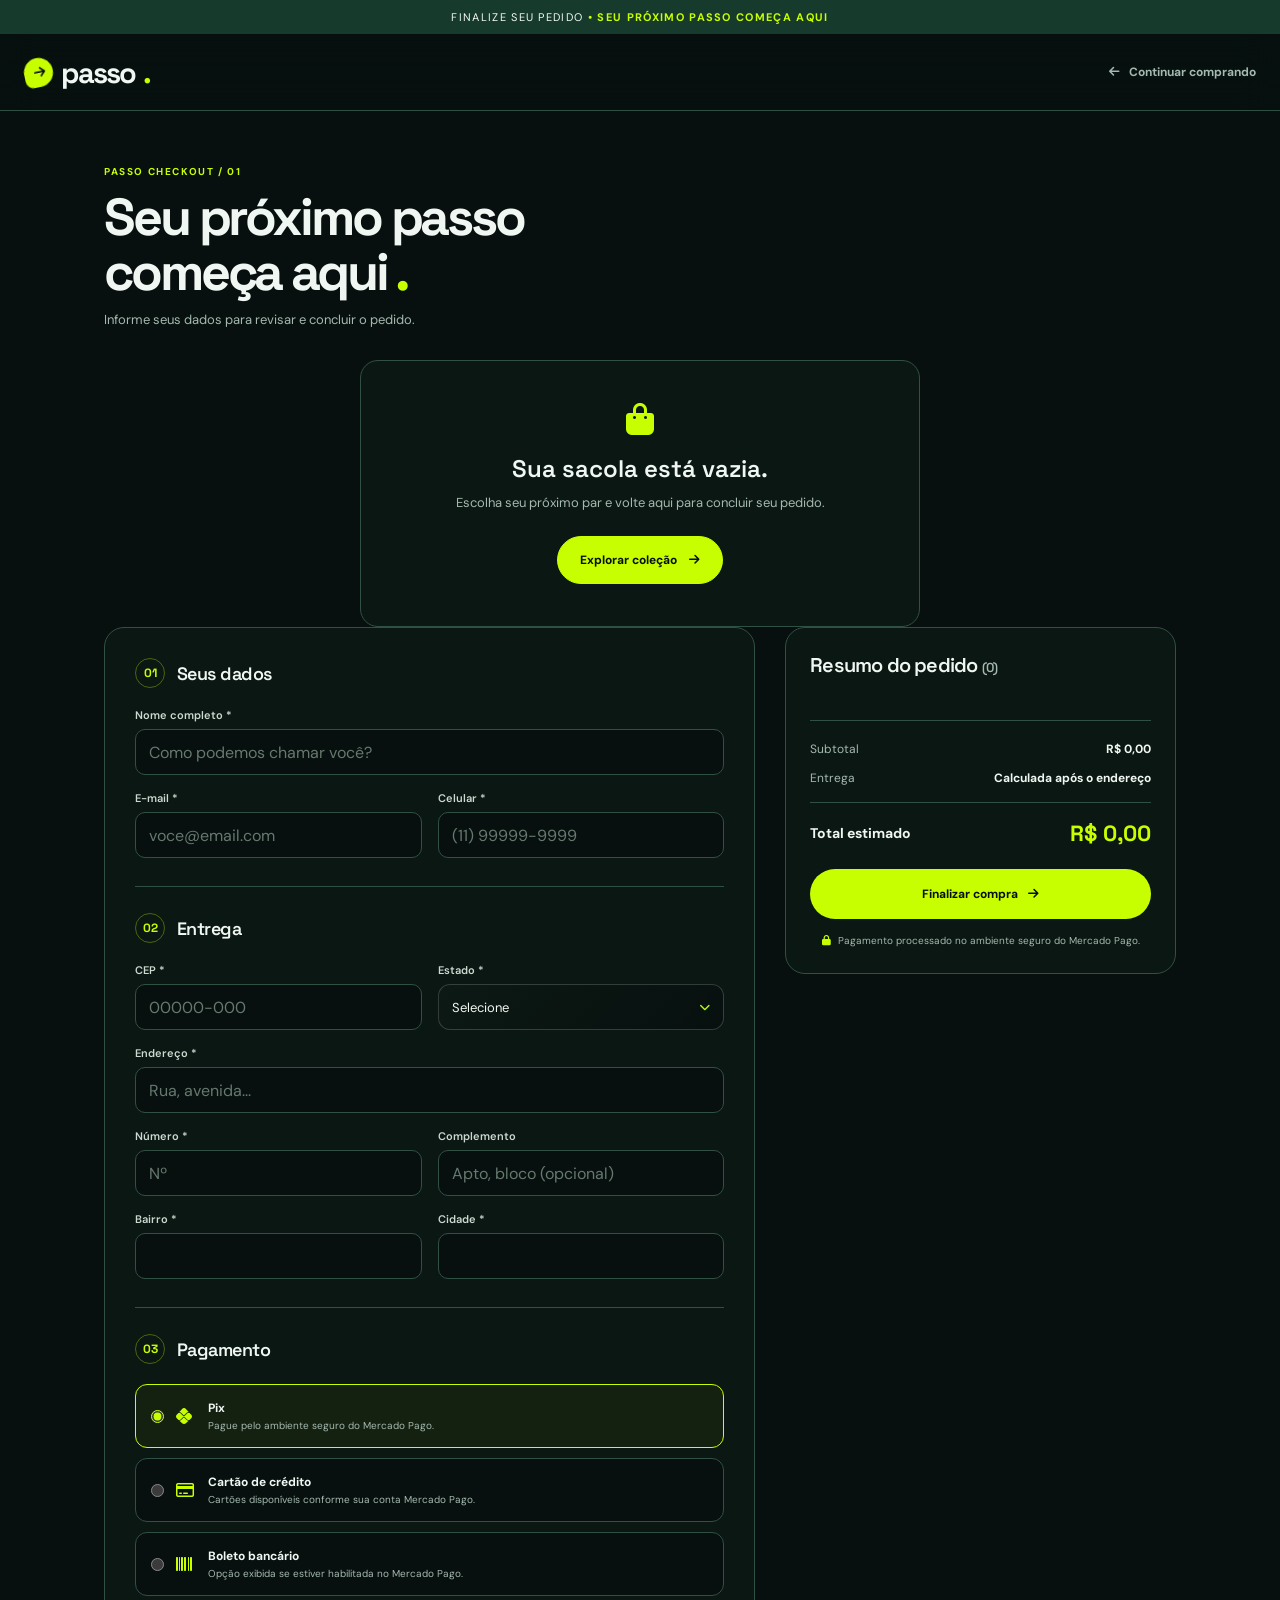
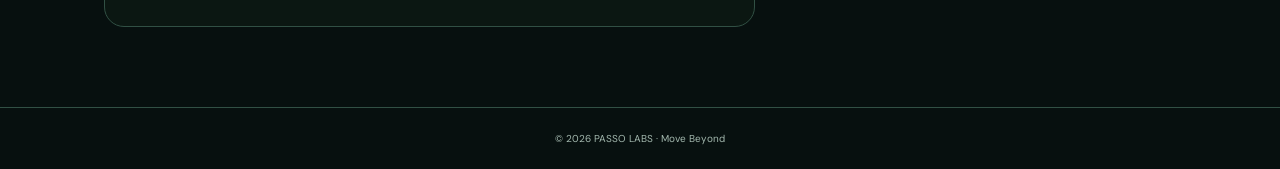
==== checkout.html @ 9be91065 "Projeto Passo" ====
<!DOCTYPE html>

<html lang="pt-BR">
<head>
<meta charset="utf-8"/>
<meta content="width=device-width, initial-scale=1.0" name="viewport"/>
<meta content="#07100f" name="theme-color"/>
<meta content="Finalize seu pedido na Passo com praticidade e segurança." name="description"/>
<title>
   Checkout — PASSO LABS
  </title>
<link href="https://fonts.googleapis.com" rel="preconnect"/>
<link crossorigin="" href="https://fonts.gstatic.com" rel="preconnect"/>
<link href="https://fonts.googleapis.com/css2?family=DM+Sans:wght@400;500;600;700&amp;family=Space+Grotesk:wght@400;500;600;700&amp;display=swap" rel="stylesheet"/>
<!-- Dependência visual: biblioteca Font Awesome -->
<link href="https://cdnjs.cloudflare.com/ajax/libs/font-awesome/6.7.2/css/all.min.css" rel="stylesheet"/>
<!-- Estilos globais da loja e componentes compartilhados -->
<link href="assets/css/style.css" rel="stylesheet"/>
</head>
<body class="checkout-page">
<div class="announcement">
   FINALIZE SEU PEDIDO
   <strong>
    • SEU PRÓXIMO PASSO COMEÇA AQUI
   </strong>
</div>
<!-- ===== CABEÇALHO: .header ===== -->
<header class="checkout-header header">
<div class="container nav">
<a aria-label="Passo, página inicial" class="logo" href="home.html">
<span class="logo-mark">
<i class="fa-arrow-right fa-solid">
</i>
</span>
     passo
     <span style="color: #8b9b76">
      .
     </span>
</a>
<a class="checkout-back" href="home.html">
<i class="fa-arrow-left fa-solid">
</i>
     Continuar comprando
    </a>
</div>
</header>
<!-- ===== CONTEÚDO PRINCIPAL: .checkout-main ===== -->
<main class="checkout-main">
<div class="checkout-intro">
<div class="checkout-eyebrow">
     PASSO CHECKOUT / 01
    </div>
<h1>
     Seu próximo passo
     <br/>
     começa aqui
     <span style="color: var(--lime)">
      .
     </span>
</h1>
<p>
     Informe seus dados para revisar e concluir o pedido.
    </p>
</div>
<div class="checkout-empty" hidden="" id="checkoutEmpty">
<i class="fa-bag-shopping fa-solid">
</i>
<h2>
     Sua sacola está vazia.
    </h2>
<p>
     Escolha seu próximo par e volte aqui para concluir seu pedido.
    </p>
<a class="btn btn-dark" href="home.html#colecao">
     Explorar coleção
     <i class="fa-arrow-right fa-solid">
</i>
</a>
</div>
<div class="checkout-layout" id="checkoutLayout">
<form class="checkout-form" id="checkoutForm">
<div aria-live="polite" class="checkout-notice" id="checkoutNotice" role="status">
</div>
<!-- ===== SEÇÃO: .checkout-section ===== -->
<section class="checkout-section">
<div class="checkout-section-title">
<span>
        01
       </span>
<h2>
        Seus dados
       </h2>
</div>
<div class="checkout-fields">
<div class="checkout-field full">
<label for="customerName">
         Nome completo *
        </label>
<input autocomplete="name" id="customerName" minlength="3" name="name" placeholder="Como podemos chamar você?" required=""/>
</div>
<div class="checkout-field">
<label for="customerEmail">
         E-mail *
        </label>
<input autocomplete="email" id="customerEmail" name="email" placeholder="voce@email.com" required="" type="email"/>
</div>
<div class="checkout-field">
<label for="customerPhone">
         Celular *
        </label>
<input autocomplete="tel" id="customerPhone" inputmode="tel" minlength="10" name="phone" placeholder="(11) 99999-9999" required="" type="tel"/>
</div>
</div>
</section>
<!-- ===== SEÇÃO: .checkout-section ===== -->
<section class="checkout-section">
<div class="checkout-section-title">
<span>
        02
       </span>
<h2>
        Entrega
       </h2>
</div>
<div class="checkout-fields">
<div class="checkout-field">
<label for="customerCep">
         CEP *
        </label>
<input autocomplete="postal-code" id="customerCep" inputmode="numeric" maxlength="9" minlength="8" name="cep" placeholder="00000-000" required=""/>
</div>
<div class="checkout-field">
<label for="customerState">
         Estado *
        </label>
<select autocomplete="address-level1" id="customerState" name="state" required="">
<option value="">
          Selecione
         </option>
<option>
          AC
         </option>
<option>
          AL
         </option>
<option>
          AP
         </option>
<option>
          AM
         </option>
<option>
          BA
         </option>
<option>
          CE
         </option>
<option>
          DF
         </option>
<option>
          ES
         </option>
<option>
          GO
         </option>
<option>
          MA
         </option>
<option>
          MT
         </option>
<option>
          MS
         </option>
<option>
          MG
         </option>
<option>
          PA
         </option>
<option>
          PB
         </option>
<option>
          PR
         </option>
<option>
          PE
         </option>
<option>
          PI
         </option>
<option>
          RJ
         </option>
<option>
          RN
         </option>
<option>
          RS
         </option>
<option>
          RO
         </option>
<option>
          RR
         </option>
<option>
          SC
         </option>
<option>
          SP
         </option>
<option>
          SE
         </option>
<option>
          TO
         </option>
</select>
</div>
<div class="checkout-field full">
<label for="customerAddress">
         Endereço *
        </label>
<input autocomplete="street-address" id="customerAddress" name="address" placeholder="Rua, avenida..." required=""/>
</div>
<div class="checkout-field">
<label for="customerNumber">
         Número *
        </label>
<input autocomplete="address-line2" id="customerNumber" name="number" placeholder="Nº" required=""/>
</div>
<div class="checkout-field">
<label for="customerComplement">
         Complemento
        </label>
<input id="customerComplement" name="complement" placeholder="Apto, bloco (opcional)"/>
</div>
<div class="checkout-field">
<label for="customerNeighborhood">
         Bairro *
        </label>
<input autocomplete="address-level3" id="customerNeighborhood" name="neighborhood" required=""/>
</div>
<div class="checkout-field">
<label for="customerCity">
         Cidade *
        </label>
<input autocomplete="address-level2" id="customerCity" name="city" required=""/>
</div>
</div>
</section>
<!-- ===== SEÇÃO: .checkout-section ===== -->
<section class="checkout-section">
<div class="checkout-section-title">
<span>
        03
       </span>
<h2>
        Pagamento
       </h2>
</div>
<div class="payment-options">
<label class="payment-option">
<input checked="" name="payment" type="radio" value="pix"/>
<i class="fa-brands fa-pix">
</i>
<span>
<strong>
          Pix
         </strong>
<small>
          Pague pelo ambiente seguro do Mercado Pago.
         </small>
</span>
</label>
<label class="payment-option">
<input name="payment" type="radio" value="card"/>
<i class="fa-credit-card fa-regular">
</i>
<span>
<strong>
          Cartão de crédito
         </strong>
<small>
          Cartões disponíveis conforme sua conta Mercado Pago.
         </small>
</span>
</label>
<label class="payment-option">
<input name="payment" type="radio" value="boleto"/>
<i class="fa-barcode fa-solid">
</i>
<span>
<strong>
          Boleto bancário
         </strong>
<small>
          Opção exibida se estiver habilitada no Mercado Pago.
         </small>
</span>
</label>
</div>
</section>
</form>
<!-- ===== BARRA LATERAL: .checkout-summary ===== -->
<aside aria-label="Resumo do pedido" class="checkout-summary">
<h2>
      Resumo do pedido
      <span id="checkoutItemCount" style="color: var(--muted); font-size: 13px">
       (0)
      </span>
</h2>
<div class="checkout-products" id="checkoutProducts">
</div>
<div class="checkout-totals">
<div class="checkout-total-row">
<span>
        Subtotal
       </span>
<strong id="checkoutSubtotal">
        R$ 0,00
       </strong>
</div>
<div class="checkout-total-row">
<span>
        Entrega
       </span>
<strong id="checkoutShipping">
        Calculada após o endereço
       </strong>
</div>
<div class="checkout-total-row grand-total">
<span>
        Total estimado
       </span>
<strong id="checkoutTotal">
        R$ 0,00
       </strong>
</div>
</div>
<button class="checkout-submit" form="checkoutForm" type="submit">
      Finalizar compra
      <i class="fa-arrow-right fa-solid">
</i>
</button>
<p class="checkout-secure">
<i class="fa-lock fa-solid">
</i>
      Pagamento processado no ambiente seguro do Mercado Pago.
     </p>
</aside>
</div>
</main>
<!-- ===== RODAPÉ: .checkout-footer ===== -->
<footer class="checkout-footer">
   ©
   <span id="checkoutYear">
</span>
   PASSO LABS · Move Beyond
  </footer>
<!-- Script: Componente de select personalizado -->
<script defer="" src="assets/js/custom-select.js">
</script>
<!-- Script: Lógica de validação e envio do checkout -->
<script defer="" src="assets/js/checkout.js">
</script>
</body>
</html>
---- assets/css/style.css ----
/**
 * PASSO — assets/css/style.css
 * Folha principal: tokens, reset, layout, componentes, páginas e responsividade.
 * Organização: tokens globais → base → componentes → páginas → estados → animações → media queries.
 * A ordem original das regras e dos breakpoints foi preservada para manter a cascata.
 */

/*==========================================================
   VARIÁVEIS GLOBAIS (:root)
   ==========================================================*/
:root {
  --display: "Space Grotesk", sans-serif;
  --font: "DM Sans", sans-serif;
  --green: #163b2c;
  --ink: #f0f7f3;
  --lime: #c8ff00;
  --line: #315044;
  --muted: #a4b9af;
  --orange: #ff754f;
  --paper: #07100f;
  --radius: 24px;
  --search-thumb-size: 44px;
  --shadow: 0 18px 50px #0009;
  --white: #10201a;
  color-scheme: dark;
}
/*==========================================================
   ESTILOS
   ==========================================================*/
/*================================================================
   PASSO LABS · ESTILOS
   ================================================================*/
/*================================================================
   VARIÁVEIS GLOBAIS (:root)
   ================================================================*/
/*================================================================
   BASE E RESET
   ================================================================*/
* {
  box-sizing: border-box;
  margin: 0;
  padding: 0;
}
html {
  scroll-behavior: smooth;
  scroll-padding-top: 100px;
}
body {
  font-family: var(--font);
  overflow-x: hidden;
}
body.locked {
  overflow: hidden;
}
button, input, select {
  font: inherit;
}
a, button {
  -webkit-tap-highlight-color: transparent;
}
button {
  cursor: pointer;
}
a {
  color: inherit;
  text-decoration: none;
}
img {
  display: block;
  max-width: 100%;
}
::selection {
  background: var(--lime);
  color: #07100f;
}
/*================================================================
   CONTAINER
   ================================================================*/
.container {
  margin-inline: auto;
  width: min(1240px, calc(100% - 48px));
}
/*================================================================
   BARRA DE ANÚNCIO
   ================================================================*/
.announcement {
  background: var(--green);
  color: #fff;
  font-size: 11px;
  letter-spacing: 0.12em;
  padding: 10px 16px;
  text-align: center;
  text-transform: uppercase;
}
.announcement strong {
  color: var(--lime);
  font-weight: 700;
}
/*================================================================
   CABEÇALHO
   ================================================================*/
.header {
  backdrop-filter: blur(18px);
  border-bottom: 1px solid #17211b0d;
  position: sticky;
  top: 0;
  z-index: 50;
}
/*================================================================
   NAVEGAÇÃO
   ================================================================*/
.nav {
  align-items: center;
  display: flex;
  gap: 24px;
  height: 78px;
  justify-content: space-between;
}
/*================================================================
   LOGO
   ================================================================*/
.logo {
  align-items: center;
  display: flex;
  font: 700 29px var(--display);
  gap: 8px;
  letter-spacing: -2px;
}
.logo-mark {
  background: var(--lime);
  border-radius: 50% 50% 50% 8px;
  display: grid;
  font-size: 13px;
  height: 29px;
  place-items: center;
  transform: rotate(-12deg);
  width: 29px;
}
/*================================================================
   NAVEGAÇÃO
   ================================================================*/
.nav-links {
  align-items: center;
  display: flex;
  font-size: 13px;
  font-weight: 600;
  gap: 30px;
}
.nav-links a {
  transition: color 0.2s;
}
.nav-links a:hover {
  color: #6e8e19;
}
.nav-actions {
  align-items: center;
  display: flex;
  gap: 9px;
}
/*================================================================
   ÍCONES
   ================================================================*/
.icon-btn {
  border: 1px solid var(--line);
  border-radius: 50%;
  display: grid;
  height: 42px;
  place-items: center;
  position: relative;
  transition: background 0.2s,
    transform 0.2s;
  width: 42px;
}
.icon-btn:hover {
  background: var(--lime);
  transform: translateY(-2px);
}
/*================================================================
   CARRINHO
   ================================================================*/
.cart-count {
  background: var(--orange);
  border-radius: 50%;
  color: white;
  display: grid;
  font-size: 10px;
  font-weight: 700;
  height: 18px;
  place-items: center;
  position: absolute;
  right: -3px;
  top: -4px;
  width: 18px;
}
/*================================================================
   MENU
   ================================================================*/
.menu-toggle {
  display: none;
}
/*================================================================
   HERO
   ================================================================*/
/*================================================================
   EYEBROW
   ================================================================*/
.eyebrow {
  align-items: center;
  display: inline-flex;
  font-size: 10px;
  font-weight: 700;
  gap: 9px;
  letter-spacing: 0.16em;
  text-transform: uppercase;
}
.eyebrow:before {
  background: currentColor;
  content: "";
  height: 2px;
  width: 22px;
}
/*================================================================
   HERO
   ================================================================*/
.hero h1 {
  font: 700 clamp(46px, 6.2vw, 82px)/0.98 var(--display);
  letter-spacing: -0.075em;
  margin: 24px 0 20px;
  max-width: 560px;
}
.hero h1 em {
  color: var(--green);
  font-style: normal;
  position: relative;
}
/*================================================================
   BOTÕES
   ================================================================*/
.btn {
  align-items: center;
  border: 0;
  border-radius: 100px;
  display: inline-flex;
  font-size: 12px;
  font-weight: 700;
  gap: 12px;
  justify-content: center;
  padding: 15px 22px;
  transition: transform 0.25s,
    background 0.25s;
  white-space: nowrap;
}
.btn:hover {
  transform: translateY(-3px);
}
.btn-dark {
  background: var(--ink);
  color: #fff;
}
.btn-dark:hover {
  background: var(--green);
}
/*================================================================
   TEXT
   ================================================================*/
.text-link {
  border-bottom: 1px solid currentColor;
  font-size: 12px;
  font-weight: 700;
  padding-bottom: 4px;
}
/*================================================================
   FAIXA ANIMADA (TICKER)
   ================================================================*/
.ticker {
  background: var(--green);
  color: white;
  margin-top: 40px;
  overflow: hidden;
  padding: 17px 0;
}
.ticker-track {
  animation: marquee 40s linear infinite;
  display: flex;
  width: max-content;
  will-change: transform;
}
.ticker-group {
  display: flex;
  flex: 0 0 auto;
  flex-wrap: nowrap;
}
.ticker-item {
  align-items: center;
  display: flex;
  font: 600 13px var(--display);
  gap: 24px;
  letter-spacing: 0.08em;
  padding: 0 26px;
  text-transform: uppercase;
  white-space: nowrap;
}
.ticker-item i {
  color: var(--lime);
  font-size: 13px;
}
/*================================================================
   SEÇÕES
   ================================================================*/
.section {
  padding: 88px 0;
}
.section-head {
  align-items: end;
  display: flex;
  gap: 25px;
  justify-content: space-between;
  margin-bottom: 28px;
}
/*================================================================
   KICKER
   ================================================================*/
.kicker {
  color: var(--muted);
  font-size: 10px;
  font-weight: 700;
  letter-spacing: 0.15em;
  margin-bottom: 13px;
  text-transform: uppercase;
}
/*================================================================
   SEÇÕES
   ================================================================*/
.section h2 {
  font: 700 clamp(32px, 4vw, 49px)/1.04 var(--display);
  letter-spacing: -0.065em;
}
.section-head p {
  color: var(--muted);
  font-size: 13px;
  line-height: 1.7;
  max-width: 310px;
}
/*================================================================
   FILTERS
   ================================================================*/
.filters {
  display: flex;
  flex-wrap: wrap;
  gap: 8px;
  margin-bottom: 24px;
}
/*================================================================
   FILTER
   ================================================================*/
.filter-btn {
  border: 1px solid var(--line);
  border-radius: 100px;
  font-size: 11px;
  font-weight: 700;
  padding: 10px 16px;
  transition: 0.2s;
}
/*================================================================
   PRODUTOS
   ================================================================*/
.product-grid {
  display: grid;
  gap: 16px;
  grid-template-columns: repeat(4, minmax(0, 1fr));
}
.product-card {
  animation: fadeUp 0.5s both;
  min-width: 0;
  position: relative;
}
.product-image {
  border: 1px solid #baff0020;
  border-radius: 20px;
  display: grid;
  height: 245px;
  isolation: isolate;
  overflow: hidden;
  place-items: center;
  position: relative;
}
.product-image:before {
  background: linear-gradient(135deg, #baff000c, transparent 42%, #00000018);
  content: "";
  inset: 0;
  pointer-events: none;
  position: absolute;
  z-index: 0;
}
.product-image img {
  position: relative;
  z-index: 1;
}
.product-tag {
  border-radius: 100px;
  font-size: 9px;
  font-weight: 700;
  left: 12px;
  letter-spacing: 0.06em;
  padding: 7px 10px;
  position: absolute;
  text-transform: uppercase;
  top: 12px;
}
/*================================================================
   FAVORITE
   ================================================================*/
.favorite-btn {
  border: 0;
  border-radius: 50%;
  display: grid;
  height: 34px;
  place-items: center;
  position: absolute;
  right: 12px;
  top: 12px;
  transition: 0.2s;
  width: 34px;
}
/*================================================================
   QUICK
   ================================================================*/
.quick-add {
  border-radius: 100px;
  bottom: 12px;
  font-size: 10px;
  font-weight: 700;
  left: 12px;
  opacity: 0;
  padding: 12px;
  position: absolute;
  right: 12px;
  transform: translateY(60px);
  transition: 0.25s;
}
/*================================================================
   PRODUTOS
   ================================================================*/
.product-card:hover .quick-add, .quick-add:focus-visible {
  opacity: 1;
  transform: translateY(0);
}
.product-info {
  padding: 15px 3px 5px;
}
.product-category {
  color: var(--muted);
  font-size: 9px;
  font-weight: 700;
  letter-spacing: 0.12em;
  text-transform: uppercase;
}
.product-name-row {
  align-items: start;
  display: flex;
  gap: 8px;
  justify-content: space-between;
  margin: 7px 0;
}
.product-name {
  font: 600 16px var(--display);
  letter-spacing: -0.04em;
}
/*================================================================
   RATING
   ================================================================*/
.rating {
  font-size: 10px;
  white-space: nowrap;
}
/*================================================================
   PRODUTOS
   ================================================================*/
.product-desc {
  color: var(--muted);
  font-size: 11px;
  margin: 0 0 12px;
}
/*================================================================
   PRICE
   ================================================================*/
.price-row {
  align-items: center;
  display: flex;
  gap: 8px;
}
.price {
  font-size: 14px;
  font-weight: 700;
}
/*================================================================
   OLD
   ================================================================*/
.old-price {
  color: #92998f;
  font-size: 11px;
  text-decoration: line-through;
}
/*================================================================
   COLOR
   ================================================================*/
.color-dots {
  display: flex;
  gap: 5px;
  margin-top: 13px;
}
.color-dot {
  appearance: none;
  -webkit-appearance: none;
  background: var(--swatch-color, #e8ebe4);
  border: 2px solid var(--card-bg, #e8ebe4);
  border-radius: 50%;
  cursor: pointer;
  display: block;
  flex: 0 0 12px;
  height: 12px;
  outline: 1px solid #cbd1c7;
  padding: 0;
  transition: transform .18s ease, outline-color .18s ease, box-shadow .18s ease;
  width: 12px;
}
.color-dot:hover { transform: scale(1.16); }
.color-dot.active {
  outline: 2px solid #f2f5ef;
  box-shadow: 0 0 0 2px rgba(8, 18, 14, .85);
  transform: scale(1.08);
}
.color-dot:focus-visible {
  outline: 2px solid #fff;
  outline-offset: 3px;
}
/*================================================================
   VIEW
   ================================================================*/
.view-all {
  display: flex;
  justify-content: center;
  margin-top: 34px;
}
/*================================================================
   BENEFÍCIOS
   ================================================================*/
.feature-band {
  padding: 72px 0;
}
.feature-grid {
  display: grid;
  gap: 30px;
  grid-template-columns: repeat(3, 1fr);
}
.feature {
  align-items: flex-start;
  display: flex;
  gap: 16px;
}
.feature-icon {
  border-radius: 15px;
  display: grid;
  flex-shrink: 0;
  font-size: 18px;
  height: 48px;
  place-items: center;
  width: 48px;
}
.feature h3 {
  font: 600 17px var(--display);
  letter-spacing: -0.03em;
  margin: 2px 0 8px;
}
.feature p {
  color: var(--muted);
  font-size: 12px;
  line-height: 1.7;
  max-width: 260px;
}
/*================================================================
   NOSSA ESSÊNCIA
   ================================================================*/
.story {
  align-items: center;
  display: grid;
  gap: 60px;
  grid-template-columns: 1fr 1fr;
}
.story-image {
  border-radius: 28px;
  height: 480px;
  overflow: hidden;
  position: relative;
}
.story-image img {
  height: 100%;
  object-fit: cover;
  width: 100%;
}
.story-badge {
  border-radius: 18px;
  bottom: 20px;
  font: 700 16px var(--display);
  left: 20px;
  padding: 17px 20px;
  position: absolute;
}
.story-copy h2 {
  margin-bottom: 20px;
}
.story-copy > p {
  color: var(--muted);
  font-size: 14px;
  line-height: 1.9;
  max-width: 450px;
}
.story-stats {
  display: flex;
  gap: 28px;
  margin: 30px 0;
}
/*================================================================
   STAT
   ================================================================*/
.stat strong {
  display: block;
  font: 700 28px var(--display);
  letter-spacing: -0.05em;
}
.stat span {
  color: var(--muted);
  font-size: 10px;
  letter-spacing: 0.1em;
  text-transform: uppercase;
}
/*================================================================
   DEPOIMENTOS
   ================================================================*/
.quote-section {
  padding: 15px 0 88px;
}
.quote-card {
  align-items: end;
  background: var(--green);
  border-radius: 28px;
  color: white;
  display: grid;
  gap: 30px;
  grid-template-columns: 1fr auto;
  overflow: hidden;
  padding: clamp(28px, 5vw, 62px);
  position: relative;
}
.quote-card:after {
  color: #ffffff0d;
  content: "“";
  font: 400 300px Georgia;
  position: absolute;
  right: 18%;
  top: -85px;
}
.quote-card blockquote {
  font: 600 clamp(26px, 4vw, 44px)/1.15 var(--display);
  letter-spacing: -0.055em;
  max-width: 770px;
  position: relative;
  z-index: 1;
}
.quote-meta {
  min-width: 160px;
  position: relative;
  z-index: 1;
}
.quote-meta .stars {
  color: var(--lime);
  font-size: 13px;
  letter-spacing: 3px;
  margin-bottom: 10px;
}
.quote-meta span {
  color: #ffffffa8;
  font-size: 11px;
}
/*================================================================
   NEWSLETTER
   ================================================================*/
.newsletter {
  padding: 0 0 85px;
}
.newsletter-inner {
  align-items: center;
  border-top: 1px solid var(--line);
  display: flex;
  gap: 30px;
  justify-content: space-between;
  padding-top: 42px;
}
.newsletter h2 {
  font: 700 29px var(--display);
  letter-spacing: -0.06em;
  margin-bottom: 8px;
}
.newsletter p {
  color: var(--muted);
  font-size: 12px;
}
.newsletter-form {
  display: flex;
  gap: 8px;
  width: min(440px, 100%);
}
.newsletter-form input {
  border: 1px solid var(--line);
  border-radius: 100px;
  flex: 1;
  font-size: 12px;
  min-width: 0;
  outline: none;
  padding: 15px 18px;
}
/*================================================================
   RODAPÉ
   ================================================================*/
.footer {
  padding: 55px 0 24px;
}
.footer-grid {
  display: grid;
  gap: 35px;
  grid-template-columns: 1.4fr 1fr 1fr 1fr;
  padding-bottom: 45px;
}
.footer .logo {
  margin-bottom: 16px;
}
.footer-brand p {
  color: #ffffff8a;
  font-size: 12px;
  line-height: 1.8;
  max-width: 250px;
}
/*================================================================
   SOCIALS
   ================================================================*/
.socials {
  display: flex;
  gap: 8px;
  margin-top: 20px;
}
.socials a {
  border: 1px solid #ffffff25;
  border-radius: 50%;
  display: grid;
  font-size: 12px;
  height: 34px;
  place-items: center;
  transition: 0.2s;
  width: 34px;
}
/*================================================================
   RODAPÉ
   ================================================================*/
.footer-col h4 {
  font: 600 12px var(--display);
  margin-bottom: 17px;
}
.footer-col a {
  color: #ffffff9b;
  display: block;
  font-size: 11px;
  margin: 12px 0;
  transition: color 0.2s;
}
.footer-bottom {
  border-top: 1px solid #ffffff1a;
  color: #ffffff70;
  display: flex;
  font-size: 10px;
  gap: 15px;
  justify-content: center;
  padding-top: 20px;
}
.footer-bottom > span:first-child {
  flex-shrink: 0;
}
.footer-bottom span:last-child {
  display: flex;
  gap: 15px;
}
/*================================================================
   OVERLAY
   ================================================================*/
.overlay {
  inset: 0;
  opacity: 0;
  position: fixed;
  transition: 0.25s;
  visibility: hidden;
  z-index: 90;
}
.overlay.active {
  opacity: 1;
  visibility: visible;
}
/*================================================================
   CARRINHO
   ================================================================*/
.cart-drawer {
  display: flex;
  flex-direction: column;
  height: 100dvh;
  position: fixed;
  right: 0;
  top: 0;
  transform: translateX(105%);
  transition: transform 0.35s cubic-bezier(0.2, 0.8, 0.2, 1);
  width: min(440px, 100%);
  z-index: 100;
}
.cart-drawer.active {
  transform: translateX(0);
}
/*================================================================
   GAVETA LATERAL
   ================================================================*/
.drawer-head {
  align-items: center;
  border-bottom: 1px solid var(--line);
  display: flex;
  justify-content: space-between;
  padding: 24px;
}
.drawer-head h3 {
  font: 700 23px var(--display);
  letter-spacing: -0.05em;
}
.drawer-body {
  flex: 1;
  overflow: auto;
  padding: 20px 24px;
}
/*================================================================
   EMPTY
   ================================================================*/
.empty-cart {
  color: var(--muted);
  padding: 65px 15px;
  text-align: center;
}
.empty-cart i {
  color: #a4ada0;
  font-size: 36px;
  margin-bottom: 17px;
}
.empty-cart h4 {
  color: var(--ink);
  font: 600 19px var(--display);
  margin-bottom: 8px;
}
.empty-cart p {
  font-size: 12px;
  line-height: 1.7;
}
/*================================================================
   CARRINHO
   ================================================================*/
.cart-item {
  align-items: start;
  border-bottom: 1px solid var(--line);
  display: grid;
  gap: 12px;
  grid-template-columns: 68px minmax(0, 1fr) auto;
  padding: 14px 0;
}
.cart-item img {
  aspect-ratio: 1;
  background: #10231d;
  border: 1px solid #ffffff08;
  border-radius: 12px;
  height: 68px;
  mix-blend-mode: normal;
  object-fit: contain;
  padding: 5px;
  width: 68px;
}
.cart-item h4 {
  font: 600 14px var(--display);
  margin: 4px 0;
}
.cart-item small {
  color: var(--muted);
  font-size: 10px;
}
.cart-item .price {
  display: block;
  margin-top: 8px;
}
/*================================================================
   REMOVE
   ================================================================*/
.remove-item {
  align-self: start;
  align-items: center;
  background: rgba(255, 92, 64, .08);
  border: 1px solid rgba(255, 154, 130, .14);
  border-radius: 10px;
  color: #ff9a82;
  cursor: pointer;
  display: grid;
  height: 34px;
  justify-content: center;
  padding: 0;
  place-items: center;
  position: relative;
  width: 34px;
  z-index: 3;
}
.remove-item:hover {
  background: rgba(255, 92, 64, .16);
  border-color: rgba(255, 154, 130, .35);
  transform: translateY(-1px);
}
/*================================================================
   QTY
   ================================================================*/
.qty-controls {
  align-items: center;
  display: flex;
  gap: 10px;
  margin-top: 10px;
}
.qty-controls button {
  border: 1px solid var(--line);
  border-radius: 50%;
  font-size: 12px;
  height: 24px;
  width: 24px;
}
.qty-controls span {
  font-size: 11px;
  font-weight: 700;
}
/*================================================================
   GAVETA LATERAL
   ================================================================*/
.drawer-foot {
  background: white;
  border-top: 1px solid var(--line);
  padding: 22px 24px;
}
/*================================================================
   SUBTOTAL
   ================================================================*/
.subtotal {
  display: flex;
  font-size: 13px;
  justify-content: space-between;
  margin-bottom: 7px;
}
/*================================================================
   SHIPPING
   ================================================================*/
.shipping-note {
  color: var(--muted);
  font-size: 10px;
  margin-bottom: 16px;
}
/*================================================================
   GAVETA LATERAL
   ================================================================*/
.drawer-foot .btn {
  width: 100%;
}
.drawer-foot .secure-note {
  color: var(--muted);
  font-size: 10px;
  margin-top: 12px;
  text-align: center;
}
/*================================================================
   NOTIFICAÇÕES
   ================================================================*/
.toast {
  align-items: center;
  border-radius: 100px;
  bottom: 24px;
  box-shadow: var(--shadow);
  display: flex;
  font-size: 12px;
  gap: 10px;
  left: 50%;
  opacity: 0;
  padding: 14px 20px;
  position: fixed;
  transform: translate(-50%, 20px);
  transition: 0.25s;
  visibility: hidden;
  white-space: nowrap;
  z-index: 120;
}
.toast.active {
  opacity: 1;
  transform: translate(-50%, 0);
  visibility: visible;
}
/*================================================================
   BUSCA
   ================================================================*/
.search-modal {
  align-items: flex-start;
  backdrop-filter: blur(16px);
  display: flex;
  inset: 0;
  justify-content: center;
  opacity: 0;
  padding: 13vh 24px;
  position: fixed;
  transition: 0.2s;
  visibility: hidden;
  z-index: 110;
}
.search-modal.active {
  opacity: 1;
  visibility: visible;
}
.search-box {
  width: min(650px, 100%);
}
.search-top {
  align-items: center;
  border-bottom: 2px solid var(--ink);
  display: flex;
  gap: 15px;
  padding: 15px 0;
}
.search-top input {
  background: transparent;
  border: 0;
  flex: 1;
  font: 600 clamp(20px, 4vw, 30px) var(--display);
  min-width: 0;
  outline: 0;
}
.search-top button {
  background: transparent;
  border: 0;
  font-size: 20px;
}
.search-hint {
  color: var(--muted);
  font-size: 11px;
  margin-top: 16px;
}
.search-results {
  display: grid;
  gap: 8px;
  margin-top: 20px;
}
.search-result {
  align-items: center;
  border: 1px solid var(--line);
  border-radius: 14px;
  display: flex;
  gap: 13px;
  padding: 10px;
  text-align: left;
}
.search-result img {
  background: linear-gradient(145deg, #203b30, #0b1712);
  border-radius: 9px;
  box-sizing: border-box;
  flex: 0 0 var(--search-thumb-size, 44px);
  height: var(--search-thumb-size, 44px);
  mix-blend-mode: normal;
  object-fit: contain;
  object-position: center;
  padding: 3px;
  width: var(--search-thumb-size, 44px);
}
.search-result strong {
  display: block;
  font: 600 14px var(--display);
}
.search-result small {
  color: var(--muted);
  font-size: 11px;
}
.search-result .price {
  margin-left: auto;
}
/*================================================================
   REVEAL
   ================================================================*/
.reveal {
  opacity: 0;
  transform: translateY(24px);
  transition: opacity 0.7s ease,
    transform 0.7s cubic-bezier(0.2, 0.8, 0.2, 1);
}
.reveal.visible {
  opacity: 1;
  transform: translateY(0);
}
.reveal-delay-1 {
  transition-delay: 0.1s;
}
.reveal-delay-2 {
  transition-delay: 0.2s;
}
.reveal-delay-3 {
  transition-delay: 0.3s;
}
/*================================================================
   NO
   ================================================================*/
.no-results {
  font-size: 13px;
  grid-column: 1/-1;
  padding: 40px 10px;
  text-align: center;
}
/*FUTURISTIC HERO*/
.hero {
  background: radial-gradient(ellipse at 78% 35%, #123a2c55, transparent 48%), #07100f;
  padding: 30px 0 0;
}
.hero-tech-grid {
  background: #091512;
  border: 1px solid #284138;
  border-radius: 26px;
  display: grid;
  grid-template-columns: 0.86fr 1.14fr;
  min-height: 590px;
  overflow: hidden;
}
.hero-tech-copy {
  align-items: flex-start;
  display: flex;
  flex-direction: column;
  justify-content: center;
  padding: clamp(30px, 5vw, 66px) clamp(24px, 4vw, 55px);
  position: relative;
  z-index: 2;
}
/*================================================================
   HERO · DETALHES TÉCNICOS
   ================================================================*/
.tech-status {
  align-items: center;
  color: #8ba59b;
  display: flex;
  font: 600 9px var(--display);
  gap: 10px;
  letter-spacing: 0.15em;
}
/*================================================================
   STATUS
   ================================================================*/
.status-pulse {
  animation: pulse 1.6s infinite;
  background: var(--lime);
  border-radius: 50%;
  box-shadow: 0 0 14px var(--lime);
  height: 7px;
  width: 7px;
}
.status-divider {
  color: #38534a;
}
/*================================================================
   HERO
   ================================================================*/
.hero-tech h1 {
  color: #f0f8f3;
  font: 700 clamp(58px, 8.1vw, 108px)/0.82 var(--display);
  letter-spacing: -0.09em;
  margin: 37px 0 28px;
}
.hero-tech h1 span {
  -webkit-text-stroke: 1.5px #c8ff00;
  color: transparent;
  text-shadow: 0 0 34px #c8ff0010;
}
.hero-tech h1 i {
  color: var(--lime);
  font-style: normal;
}
.hero-lead {
  color: #8ca39a;
  font-size: 13px;
  line-height: 1.9;
  max-width: 380px;
}
.hero-tech-actions {
  align-items: center;
  display: flex;
  flex-wrap: wrap;
  gap: 20px;
  margin-top: 28px;
}
.hero-tech .btn-dark {
  background: var(--lime);
  color: #07100f;
}
.hero-tech .btn-dark:hover {
  background: #e2ff7c;
}
/*================================================================
   HERO · DETALHES TÉCNICOS
   ================================================================*/
.tech-spec-link {
  align-items: center;
  color: #c4d5ce;
  display: flex;
  font-size: 10px;
  font-weight: 600;
  gap: 9px;
}
/*================================================================
   PLAY
   ================================================================*/
.play-ring {
  border: 1px solid #38564a;
  border-radius: 50%;
  color: var(--lime);
  display: grid;
  font-size: 10px;
  height: 32px;
  place-items: center;
  transition: 0.25s;
  width: 32px;
}
/*================================================================
   HERO · DETALHES TÉCNICOS
   ================================================================*/
.tech-spec-link:hover .play-ring {
  background: var(--lime);
  color: #07100f;
  transform: translateY(3px);
}
/*================================================================
   HERO
   ================================================================*/
.hero-metrics {
  border-top: 1px solid #284138;
  display: flex;
  gap: clamp(17px, 3vw, 35px);
  margin-top: 45px;
  padding-top: 21px;
  width: 100%;
}
.hero-metrics div {
  display: flex;
  flex-direction: column;
  gap: 7px;
}
.hero-metrics strong {
  color: #f0f8f3;
  font: 600 24px var(--display);
  letter-spacing: -0.05em;
}
.hero-metrics strong span {
  color: var(--lime);
  display: inline-block;
  font-size: 12px;
  letter-spacing: 0;
  margin-left: 4px;
}
.hero-metrics small {
  color: #728b80;
  font-size: 8px;
  letter-spacing: 0.11em;
}
.hero-tech-stage {
  background: radial-gradient(
    ellipse at 53% 45%,
    #244638 0%,
    #112a21 32%,
    #081310 72%
  );
  isolation: isolate;
  min-height: 590px;
  overflow: hidden;
  perspective: 1000px;
  position: relative;
}
/*================================================================
   HERO · PALCO DA IMAGEM
   ================================================================*/
.stage-grid {
  background-image: linear-gradient(#507b651e 1px, transparent 1px),
    linear-gradient(90deg, #507b651e 1px, transparent 1px);
  background-size: 38px 38px;
  inset: -20%;
  mask-image: linear-gradient(transparent, #000 25%, #000 80%, transparent);
  opacity: 0.25;
  position: absolute;
  transform: perspective(400px) rotateX(58deg) scale(1.5);
  transform-origin: center 65%;
}
.stage-orbit {
  border: 1px solid #b9ff5528;
  border-radius: 50%;
  left: 52%;
  position: absolute;
  top: 48%;
  transform: translate(-50%, -50%) rotate(-20deg);
}
/*================================================================
   ORBIT
   ================================================================*/
.orbit-one {
  box-shadow: 0 0 35px #b9ff5508,
    inset 0 0 35px #b9ff5508;
  height: 230px;
  width: 470px;
}
.orbit-two {
  animation: orbitSpin 36s linear infinite;
  border-color: #c8ff001a;
  border-style: dashed;
  height: 370px;
  width: 370px;
}
/*================================================================
   HERO · PALCO DA IMAGEM
   ================================================================*/
.stage-bottomline, .stage-topline {
  align-items: center;
  color: #729085;
  display: flex;
  font: 600 8px var(--display);
  justify-content: space-between;
  left: 24px;
  letter-spacing: 0.13em;
  position: absolute;
  right: 24px;
}
.stage-topline {
  top: 22px;
}
.stage-topline i {
  color: var(--lime);
  margin-right: 7px;
}
.stage-coordinate {
  color: #6c8b7c;
  font: 500 9px/1.8 var(--display);
  letter-spacing: 0.08em;
  position: absolute;
  right: 24px;
  text-align: right;
  top: 76px;
}
/*================================================================
   LACE
   ================================================================*/
.lace-two {
  left: 37%;
  top: 84px;
  transform: rotate(12deg);
  width: 97px;
}
.lace-three {
  left: 35%;
  top: 98px;
  transform: rotate(6deg);
  width: 96px;
}
.lace-four {
  left: 34%;
  top: 111px;
  transform: rotate(1deg);
  width: 86px;
}
/*================================================================
   SCAN
   ================================================================*/
.scan-line {
  animation: scan 6s ease-in-out infinite;
  background: linear-gradient(90deg, transparent, #c8ff00a0, transparent);
  box-shadow: 0 0 16px #c8ff0060;
  height: 1px;
  left: 0;
  pointer-events: none;
  position: absolute;
  right: 0;
  top: 15%;
  z-index: 3;
}
/*================================================================
   HERO · DETALHES TÉCNICOS
   ================================================================*/
.tech-callout {
  align-items: center;
  animation: calloutFloat 4s ease-in-out infinite;
  backdrop-filter: blur(8px);
  background: #07100fbf;
  border: 1px solid #45634d80;
  border-radius: 6px;
  display: flex;
  gap: 9px;
  padding: 10px 12px;
  position: absolute;
  z-index: 4;
}
/*================================================================
   CALLOUT
   ================================================================*/
.callout-a {
  left: 7%;
  top: 29%;
}
.callout-b {
  animation-delay: -2s;
  bottom: 26%;
  right: 6%;
}
.callout-dot {
  background: var(--lime);
  border-radius: 50%;
  box-shadow: 0 0 10px var(--lime);
  height: 6px;
  width: 6px;
}
/*================================================================
   HERO · DETALHES TÉCNICOS
   ================================================================*/
.tech-callout div {
  display: flex;
  flex-direction: column;
  gap: 4px;
}
.tech-callout small {
  color: #78988a;
  font-size: 7px;
  letter-spacing: 0.1em;
}
.tech-callout strong {
  color: #e6f2e9;
  font: 600 10px var(--display);
  letter-spacing: 0.04em;
}
/*================================================================
   HERO · PALCO DA IMAGEM
   ================================================================*/
.stage-bottomline {
  bottom: 22px;
}
.stage-bottomline i {
  color: var(--lime);
  margin-right: 6px;
}
.stage-index {
  bottom: 65px;
  color: #c8ff00;
  font: 700 12px var(--display);
  left: 25px;
  letter-spacing: 0.1em;
  position: absolute;
}
/*================================================================
   HERO
   ================================================================*/
.hero-bottom-strip {
  border-bottom: 1px solid #203b33;
  display: flex;
  flex-wrap: wrap;
  gap: 16px;
  justify-content: space-between;
  padding: 17px 4px 19px;
}
.hero-bottom-strip span {
  color: #718b80;
  font: 600 8px var(--display);
  letter-spacing: 0.12em;
}
.hero-bottom-strip i {
  color: var(--lime);
  margin-right: 7px;
}
.hero-bottom-strip .scroll-cue i {
  margin-left: 8px;
  margin-right: 0;
}
/*================================================================
   ANIMAÇÕES (KEYFRAMES)
   ================================================================*/
/*================================================================
   RESPONSIVO / PREFERÊNCIAS · @media (max-width:1000px)
   ================================================================*/
/*================================================================
   RESPONSIVO / PREFERÊNCIAS · @media (max-width:720px)
   ================================================================*/
/*================================================================
   RESPONSIVO / PREFERÊNCIAS · @media (max-width:380px)
   ================================================================*/
/*================================================================
   RESPONSIVO / PREFERÊNCIAS · @media (prefers-reduced-motion:reduce)
   ================================================================*/
@media (prefers-reduced-motion: reduce) {
  /*BASE E RESET*/
  *, *:after, *:before {
    animation-duration: 0.01ms !important;
    animation-iteration-count: 1 !important;
    scroll-behavior: auto !important;
    transition-duration: 0.01ms !important;
  }
  /*REVEAL*/
  .reveal {
    opacity: 1;
    transform: none;
  }
  /*HERO · o tênis continua flutuando, com movimento suave, mesmo com "reduzir movimento" ativo*/
  .hero-custom-image {
    animation-duration: 6s !important;
    animation-iteration-count: infinite !important;
  }
}
/*================================================================
   RESPONSIVO / PREFERÊNCIAS · @media (max-width:1000px)
   ================================================================*/
/*================================================================
   RESPONSIVO / PREFERÊNCIAS · @media (max-width:720px)
   ================================================================*/
/*================================================================
   RESPONSIVO / PREFERÊNCIAS · @media (max-width:380px)
   ================================================================*/
/*================================================================
   BASE E RESET
   ================================================================*/
body {
  background: var(--paper);
  color: var(--ink);
}
/*================================================================
   CABEÇALHO
   ================================================================*/
.header {
  background: rgba(7, 16, 15, 0.94);
  border-bottom-color: #315044;
}
/*================================================================
   NAVEGAÇÃO
   ================================================================*/
.nav-links a {
  color: #dce9e1;
}
.nav-links a:focus-visible, .nav-links a:hover {
  color: var(--lime);
}
/*================================================================
   LOGO
   ================================================================*/
.logo-mark {
  color: #07100f;
}
.logo > span:last-child {
  color: #c8ff00 !important;
}
/*================================================================
   ÍCONES
   ================================================================*/
.icon-btn {
  background: #10201a;
  border-color: #466458;
  color: #f0f7f3;
}
.icon-btn:focus-visible, .icon-btn:hover {
  background: var(--lime);
  border-color: var(--lime);
  color: #07100f;
}
/*================================================================
   BOTÕES
   ================================================================*/
.btn {
  outline-offset: 4px;
}
.btn-dark, .hero-tech .btn-dark {
  background: var(--lime);
  border: 1px solid var(--lime);
  color: #07100f;
}
.btn-dark:hover, .hero-tech .btn-dark:hover {
  background: #e2ff7c;
  border-color: #e2ff7c;
  color: #07100f;
}
.btn-light {
  background: #e7f0e9;
  color: #10201a;
}
/*================================================================
   TEXT
   ================================================================*/
.text-link {
  color: inherit;
}
/*================================================================
   FILTER
   ================================================================*/
.filter-btn {
  background: #10201a;
  border-color: #466458;
  color: #e1ece5;
}
.filter-btn.active, .filter-btn:hover {
  background: var(--lime);
  border-color: var(--lime);
  color: #07100f;
}
/*================================================================
   PRODUTOS
   ================================================================*/
.product-tag {
  background: #07100f;
  border: 1px solid #ffffff28;
  color: #f4f8f4;
}
/*================================================================
   FAVORITE
   ================================================================*/
.favorite-btn {
  background: #f4f8f4;
  color: #17251e;
}
.favorite-btn:hover {
  background: var(--lime);
  color: #07100f;
}
.favorite-btn.active {
  background: var(--orange);
  color: #fff;
}
/*================================================================
   QUICK
   ================================================================*/
.quick-add {
  background: var(--lime);
  border: 1px solid var(--lime);
  color: #07100f;
}
.quick-add:focus-visible, .quick-add:hover {
  background: #e2ff7c;
  color: #07100f;
}
/*================================================================
   PRODUTOS
   ================================================================*/
.feature p, .newsletter p, .product-category, .product-desc, .section-head p, .stat span, .story-copy > p {
  color: #a4b9af;
}
/*================================================================
   RATING
   ================================================================*/
.rating {
  color: #ffd166;
}
/*================================================================
   COLOR
   ================================================================*/
.color-dot {
  outline-color: #9cb2a5;
}
/*================================================================
   BENEFÍCIOS
   ================================================================*/
.feature-band {
  background: #0d1c17;
  border-block: 1px solid #203b30;
}
.feature-icon {
  background: var(--lime);
  color: #07100f;
}
/*================================================================
   NOSSA ESSÊNCIA
   ================================================================*/
.story-image {
  background: #17291f;
}
.story-badge {
  background: var(--lime);
  color: #07100f;
}
/*================================================================
   DEPOIMENTOS
   ================================================================*/
.announcement, .quote-card, .ticker {
  background: #163b2c;
  color: #f4faf6;
}
/*================================================================
   BARRA DE ANÚNCIO
   ================================================================*/
.announcement strong, .ticker-item i {
  color: var(--lime);
}
/*================================================================
   NEWSLETTER
   ================================================================*/
.newsletter-inner {
  border-color: var(--line);
}
.newsletter-form input {
  background: #10201a;
  border-color: #466458;
  color: #f0f7f3;
}
.newsletter-form input::placeholder, .search-top input::placeholder {
  color: #a4b9af;
  opacity: 1;
}
.newsletter-form input:focus {
  border-color: var(--lime);
  box-shadow: 0 0 0 3px #c8ff0022;
}
/*================================================================
   RODAPÉ
   ================================================================*/
.footer {
  background: #030807;
  color: #f4faf6;
}
.footer-bottom, .footer-brand p, .footer-col a {
  color: #b0c0b7;
}
.footer-col a:hover {
  color: var(--lime);
}
/*================================================================
   SOCIALS
   ================================================================*/
.socials a {
  border-color: #466458;
  color: #f4faf6;
}
.socials a:hover {
  background: var(--lime);
  color: #07100f;
}
/*================================================================
   CARRINHO
   ================================================================*/
.cart-drawer {
  background: #0b1712;
  color: #f0f7f3;
}
/*================================================================
   GAVETA LATERAL
   ================================================================*/
.drawer-foot, .drawer-head {
  background: #10201a;
  border-color: var(--line);
}
.cart-item h4, .drawer-head h3, .empty-cart h4 {
  color: #f0f7f3;
}
.cart-item small, .drawer-foot .secure-note, .empty-cart, .shipping-note {
  color: #a4b9af;
}
/*================================================================
   QTY
   ================================================================*/
.qty-controls button {
  background: #183126;
  border-color: #466458;
  color: #f4faf6;
}
.qty-controls button:hover {
  background: var(--lime);
  color: #07100f;
}
/*================================================================
   REMOVE
   ================================================================*/
.remove-item {
  color: #ff9a82;
}
/*================================================================
   OVERLAY
   ================================================================*/
.overlay {
  background: #000b;
}
/*================================================================
   BUSCA
   ================================================================*/
.search-modal {
  background: rgba(3, 10, 8, 0.97);
}
.search-top {
  border-color: var(--lime);
}
.search-top button, .search-top input {
  color: #f0f7f3;
}
.search-result {
  background: #10201a;
  border-color: #315044;
  color: #f0f7f3;
}
.search-result:focus-visible, .search-result:hover {
  background: #173126;
  border-color: var(--lime);
}
/*================================================================
   NOTIFICAÇÕES
   ================================================================*/
.toast {
  background: var(--lime);
  color: #07100f;
}
.toast i {
  color: #163b2c;
}
/*================================================================
   NO
   ================================================================*/
.no-results {
  color: #b0c0b7;
}
/*================================================================
   BOTÕES
   ================================================================*/
.btn:focus-visible, .favorite-btn:focus-visible, .filter-btn:focus-visible, .icon-btn:focus-visible, .quick-add:focus-visible, a:focus-visible {
  outline: 2px solid var(--lime);
  outline-offset: 3px;
}
/*================================================================
   RESPONSIVO / PREFERÊNCIAS · @media (hover:none)
   ================================================================*/
@media (hover: none) {
  /*QUICK*/
  .quick-add {
    opacity: 1;
    transform: none;
  }
}
/*================================================================
   RESPONSIVO / PREFERÊNCIAS · @media (prefers-contrast:more)
   ================================================================*/
@media (prefers-contrast: more) {
  /*BASE E RESET*/
  :root {
    --line: #719083;
    --muted: #c3d2ca;
  }
  /*PRODUTOS*/
  .feature p, .product-desc, .section-head p, .story-copy > p {
    color: #d0ddd5;
  }
}
/*Imagem própria na hero: use assets/images/hero-tenis.png (preferencialmente PNG transparente).*/
.hero-custom-image {
  animation: customHeroFloat 6s ease-in-out infinite;
  filter: drop-shadow(0 28px 28px #0008);
  height: 78%;
  left: 50%;
  object-fit: contain;
  pointer-events: none;
  position: absolute;
  top: 50%;
  transform: translate(-50%, -50%);
  width: min(88%, 560px);
  z-index: 2;
}
.hero-custom-image:not([src]) {
  display: none;
}
/*================================================================
   RESPONSIVO / PREFERÊNCIAS · @media (max-width:720px)
   ================================================================*/
/*Área de produtos: estado quando a imagem local ainda não foi adicionada*/
.product-image.image-missing::after {
  align-items: center;
  color: var(--muted, #7b837b);
  content: "Adicione sua imagem em assets/images/produtos";
  display: flex;
  font-size: 12px;
  inset: 0;
  justify-content: center;
  line-height: 1.5;
  padding: 24px;
  position: absolute;
  text-align: center;
}
/*Ajuste de escala e contraste das imagens dos produtos*/
.product-image {
  background: radial-gradient(
    ellipse at 50% 42%,
    #294b3a 0%,
    #19382b 42%,
    #10251c 72%,
    #09130f 100%
  );
}
.product-image img {
  filter: drop-shadow(0 12px 12px #0006);
  height: 76%;
  mix-blend-mode: normal;
  object-fit: contain;
  transition: transform 0.45s cubic-bezier(0.2, 0.8, 0.2, 1);
  width: 76%;
}
.product-card:hover .product-image img {
  transform: scale(1.035) rotate(-1deg);
}
/*================================================================
   RESPONSIVO / PREFERÊNCIAS · @media (max-width:720px)
   ================================================================*/
/*Personalização: tamanho das miniaturas da busca*/
.search-result {
  min-height: 60px;
}
.search-result img {
  filter: drop-shadow(0 3px 4px #0005);
}
/*Área para imagem própria da seção Nossa essência*/
.story-image.image-missing {
  background: linear-gradient(145deg, #18372a, #0b1510);
  border: 1px dashed #baff0060;
  display: grid;
  place-items: center;
}
.story-image.image-missing:after {
  color: #dce9df;
  content: "Adicione sua imagem em assets/images/historia.jpg";
  font: 500 13px/1.6 var(--body);
  max-width: 80%;
  padding: 16px;
  text-align: center;
}
/*Correção definitiva do rodapé inferior*/
.footer-bottom {
  align-items: center;
  flex-wrap: nowrap;
}
.footer-bottom > span:first-child {
  align-items: baseline;
  display: inline-flex;
  flex: 0 0 auto;
  min-width: max-content;
  white-space: nowrap;
}
.footer-bottom > span:first-child #year {
  display: inline;
  flex: none;
}
.footer-bottom > span:last-child {
  align-items: center;
  display: inline-flex;
  flex: 0 0 auto;
  gap: 8px;
  white-space: nowrap;
}
.footer-bottom > span:last-child > span:last-child {
  align-items: center;
  display: inline-flex;
  gap: 7px;
  margin-left: 4px;
  white-space: nowrap;
}
/*================================================================
   RESPONSIVO / PREFERÊNCIAS · @media (max-width: 720px)
   ================================================================*/
/*Copyright: elementos separados, alinhados na mesma linha*/
.footer-bottom > .footer-copyright {
  align-items: baseline;
  display: inline-flex !important;
  flex: 0 0 auto;
  flex-wrap: nowrap;
  gap: 0.35em;
  justify-content: flex-start;
  min-width: max-content;
  white-space: nowrap;
}
.footer-bottom > .footer-copyright > span {
  display: inline !important;
  flex: 0 0 auto;
  white-space: nowrap;
}
/*SCROLL CUE + VOLTAR AO TOPO*/
.hero-bottom-strip .scroll-cue {
  appearance: none;
  background: transparent;
  border: 0;
  color: #b5c9bd;
  cursor: pointer;
  font: inherit;
  font-size: 10px;
  text-align: left;
  transition: color 0.2s ease,
    transform 0.2s ease;
}
.hero-bottom-strip .scroll-cue:hover, .hero-bottom-strip .scroll-cue:focus-visible {
  color: var(--lime);
  transform: translateY(2px);
}
.hero-bottom-strip .scroll-cue:focus-visible {
  border-radius: 4px;
  outline: 2px solid var(--lime);
  outline-offset: 4px;
}
.back-to-top {
  align-items: center;
  background: var(--lime);
  border: 1px solid #d9ff66;
  border-radius: 50%;
  bottom: 24px;
  box-shadow: 0 8px 28px #0006;
  color: #07100f;
  cursor: pointer;
  display: flex;
  height: 46px;
  justify-content: center;
  opacity: 0;
  pointer-events: none;
  position: fixed;
  right: 24px;
  transform: translateY(8px);
  transition: opacity 0.22s ease,
    transform 0.22s ease,
    box-shadow 0.22s ease;
  visibility: hidden;
  width: 46px;
  z-index: 999;
}
.back-to-top.is-visible {
  opacity: 1;
  pointer-events: auto;
  transform: translateY(0);
  visibility: visible;
}
.back-to-top:hover {
  box-shadow: 0 0 0 5px #c8ff0025,
    0 10px 28px #0007;
  transform: translateY(-3px);
}
.back-to-top:focus-visible {
  outline: 2px solid var(--lime);
  outline-offset: 4px;
}
@media (prefers-reduced-motion: reduce) {
  .hero-bottom-strip .scroll-cue, .back-to-top {
    transition: none;
  }
}
/*FAVORITOS NO CABEÇALHO*/
.favorites-count {
  align-items: center;
  background: var(--orange);
  border: 2px solid var(--bg);
  border-radius: 50%;
  color: #fff;
  display: grid;
  font-size: 10px;
  font-weight: 700;
  height: 18px;
  line-height: 1;
  min-width: 18px;
  padding: 0 3px;
  place-items: center;
  position: absolute;
  right: -3px;
  top: -4px;
}
.favorites-count[hidden] {
  display: none;
}
.favorites-trigger.has-favorites {
  color: var(--orange);
}
.favorites-trigger.has-favorites > i {
  color: var(--orange);
}
.favorites-trigger:focus-visible {
  outline: 2px solid var(--lime);
  outline-offset: 3px;
}
/*================================================================
   CHECKOUT · PASSO
   ================================================================*/
.checkout-page {
  min-height: 100vh;
}
.checkout-header {
  border-bottom: 1px solid var(--line);
}
.checkout-header .nav {
  height: 76px;
}
.checkout-header .checkout-back {
  align-items: center;
  color: var(--muted);
  display: inline-flex;
  font-size: 12px;
  font-weight: 700;
  gap: 9px;
  transition: color 0.2s ease;
}
.checkout-header .checkout-back:hover {
  color: var(--lime);
}
.checkout-main {
  margin: 0 auto;
  max-width: 1120px;
  padding: 54px 24px 80px;
  width: 100%;
}
.checkout-intro {
  margin-bottom: 32px;
}
.checkout-eyebrow {
  color: var(--lime);
  font-size: 10px;
  font-weight: 700;
  letter-spacing: 0.16em;
  margin-bottom: 12px;
  text-transform: uppercase;
}
.checkout-intro h1 {
  font: 700 clamp(32px, 5vw, 52px)/1.05 var(--display);
  letter-spacing: -0.06em;
}
.checkout-intro p {
  color: var(--muted);
  font-size: 13px;
  margin-top: 12px;
}
.checkout-layout {
  align-items: start;
  display: grid;
  gap: 30px;
  grid-template-columns: minmax(0, 1.25fr) minmax(300px, 0.75fr);
}
.checkout-form, .checkout-summary {
  background: #0b1712;
  border: 1px solid var(--line);
  border-radius: 20px;
  min-width: 0;
}
.checkout-form {
  padding: clamp(20px, 3vw, 30px);
}
.checkout-section + .checkout-section {
  border-top: 1px solid var(--line);
  margin-top: 28px;
  padding-top: 26px;
}
.checkout-section-title {
  align-items: center;
  display: flex;
  gap: 12px;
  margin-bottom: 20px;
}
.checkout-section-title > span {
  align-items: center;
  border: 1px solid #c8ff0055;
  border-radius: 50%;
  color: var(--lime);
  display: grid;
  flex: 0 0 30px;
  font: 700 12px var(--display);
  height: 30px;
  place-items: center;
  width: 30px;
}
.checkout-section-title h2 {
  font: 600 18px var(--display);
  letter-spacing: -0.03em;
}
.checkout-fields {
  display: grid;
  gap: 16px;
  grid-template-columns: repeat(2, minmax(0, 1fr));
}
.checkout-field {
  display: flex;
  flex-direction: column;
  gap: 7px;
  min-width: 0;
}
.checkout-field.full {
  grid-column: 1 / -1;
}
.checkout-field label {
  color: #cbd9d1;
  font-size: 11px;
  font-weight: 600;
}
.checkout-field input, .checkout-field select {
  appearance: none;
  background: #07100f;
  border: 1px solid #315044;
  border-radius: 10px;
  color: var(--ink);
  min-height: 46px;
  outline: none;
  padding: 0 13px;
  transition: border-color 0.2s ease,
    box-shadow 0.2s ease,
    background 0.2s ease;
  width: 100%;
}
.checkout-field input::placeholder {
  color: #65796e;
}
.checkout-field input:hover, .checkout-field select:hover {
  border-color: #8da64a;
}
.checkout-field input:focus, .checkout-field select:focus {
  background: #0a1711;
  border-color: var(--lime);
  box-shadow: 0 0 0 3px #c8ff001a;
}
.payment-options {
  display: grid;
  gap: 10px;
}
.payment-option {
  align-items: center;
  background: #07100f;
  border: 1px solid var(--line);
  border-radius: 12px;
  cursor: pointer;
  display: flex;
  gap: 12px;
  padding: 15px;
  transition: border-color 0.2s ease,
    background 0.2s ease;
}
.payment-option:has(input:checked) {
  background: #c8ff000b;
  border-color: var(--lime);
}
.payment-option input {
  accent-color: var(--lime);
  flex: 0 0 auto;
}
.payment-option i {
  color: var(--lime);
  font-size: 16px;
  width: 20px;
}
.payment-option strong {
  display: block;
  font-size: 12px;
}
.payment-option small {
  color: var(--muted);
  display: block;
  font-size: 10px;
  margin-top: 3px;
}
.checkout-summary {
  padding: 24px;
  position: sticky;
  top: 100px;
}
.checkout-summary h2 {
  font: 600 20px var(--display);
  letter-spacing: -0.04em;
  margin-bottom: 20px;
}
.checkout-products {
  display: grid;
  gap: 15px;
  max-height: 360px;
  overflow: auto;
  padding-right: 3px;
}
.checkout-product {
  align-items: center;
  display: grid;
  gap: 12px;
  grid-template-columns: 62px minmax(0, 1fr) auto;
}
.checkout-product img {
  aspect-ratio: 1;
  background: #10231d;
  border-radius: 10px;
  height: 62px;
  object-fit: contain;
  padding: 4px;
  width: 62px;
}
.checkout-product-name {
  font-size: 12px;
  font-weight: 700;
}
.checkout-product-meta {
  color: var(--muted);
  font-size: 10px;
  margin-top: 4px;
}
.checkout-product-price {
  font-size: 11px;
  font-weight: 700;
  white-space: nowrap;
}
.checkout-totals {
  border-top: 1px solid var(--line);
  display: grid;
  gap: 13px;
  margin-top: 22px;
  padding-top: 20px;
}
.checkout-total-row {
  align-items: center;
  color: var(--muted);
  display: flex;
  font-size: 12px;
  gap: 12px;
  justify-content: space-between;
}
.checkout-total-row strong {
  color: var(--ink);
}
.checkout-total-row.grand-total {
  border-top: 1px solid var(--line);
  color: var(--ink);
  font-size: 14px;
  font-weight: 700;
  margin-top: 3px;
  padding-top: 16px;
}
.checkout-total-row.grand-total strong {
  color: var(--lime);
  font: 700 22px var(--display);
}
.checkout-submit {
  align-items: center;
  background: var(--lime);
  border: 0;
  border-radius: 999px;
  color: #07100f;
  display: flex;
  font-size: 12px;
  font-weight: 700;
  gap: 10px;
  justify-content: center;
  margin-top: 22px;
  min-height: 50px;
  padding: 0 18px;
  transition: background 0.2s ease,
    transform 0.2s ease;
  width: 100%;
}
.checkout-submit:hover {
  background: #d9ff53;
  transform: translateY(-2px);
}
.checkout-secure {
  color: var(--muted);
  font-size: 10px;
  line-height: 1.7;
  margin-top: 13px;
  text-align: center;
}
.checkout-secure i {
  color: var(--lime);
  margin-right: 4px;
}
.checkout-empty {
  background: #0b1712;
  border: 1px solid var(--line);
  border-radius: 18px;
  margin: 0 auto;
  max-width: 560px;
  padding: 42px 24px;
  text-align: center;
}
.checkout-empty > i {
  color: var(--lime);
  font-size: 32px;
  margin-bottom: 18px;
}
.checkout-empty h2 {
  font: 600 24px var(--display);
  margin-bottom: 8px;
}
.checkout-empty p {
  color: var(--muted);
  font-size: 13px;
  line-height: 1.7;
  margin-bottom: 22px;
}
.checkout-empty .btn {
  display: inline-flex;
}
.checkout-notice {
  background: #c8ff0010;
  border: 1px solid #c8ff0040;
  border-radius: 10px;
  color: #dce9e0;
  display: none;
  font-size: 12px;
  line-height: 1.6;
  margin-bottom: 18px;
  padding: 12px 14px;
}
.checkout-notice.is-visible {
  display: block;
}
.checkout-footer {
  border-top: 1px solid var(--line);
  color: var(--muted);
  font-size: 10px;
  padding: 24px;
  text-align: center;
}
/*SELECT PERSONALIZADO DO CHECKOUT — MESMO PADRÃO DE TRABALHE CONOSCO*/
.checkout-field .custom-select {
  position: relative;
  width: 100%;
}
.checkout-field .custom-select-native {
  clip: rect(0, 0, 0, 0) !important;
  height: 1px !important;
  margin: -1px !important;
  overflow: hidden !important;
  padding: 0 !important;
  position: absolute !important;
  white-space: nowrap !important;
  width: 1px !important;
}
.checkout-field .custom-select-trigger {
  align-items: center;
  background: linear-gradient(135deg, #0c1914, #07100f);
  border: 1px solid #dce6df33;
  border-radius: 12px;
  color: #f4f7f2;
  cursor: pointer;
  display: flex;
  font: inherit;
  font-size: 13px;
  gap: 14px;
  justify-content: space-between;
  min-height: 46px;
  padding: 13px;
  text-align: left;
  transition: border-color 0.2s,
    box-shadow 0.2s,
    background 0.2s;
  width: 100%;
}
.checkout-field .custom-select-trigger:hover {
  background: #0b1712;
  border-color: #baff00;
  box-shadow: 0 0 0 3px #baff0018;
}
.checkout-field .custom-select-trigger:focus-visible, .checkout-field .custom-select.open .custom-select-trigger {
  background: #0b1712;
  border-color: #baff00;
  box-shadow: 0 0 0 3px #baff0026;
  outline: none;
}
.checkout-field .custom-select-trigger .select-value {
  overflow: hidden;
  text-overflow: ellipsis;
  white-space: nowrap;
}
.checkout-field .custom-select-trigger .select-chevron {
  color: #baff00;
  flex: 0 0 auto;
  font-size: 11px;
  transition: transform 0.2s;
}
.checkout-field .custom-select.open .select-chevron {
  transform: rotate(180deg);
}
.checkout-field .custom-select-menu {
  background: #0b1712;
  border: 1px solid #baff0033;
  border-radius: 14px;
  box-shadow: 0 16px 38px #0008,
    0 0 0 1px #ffffff05;
  display: none;
  left: 0;
  max-height: 240px;
  overflow-y: auto;
  padding: 5px;
  position: absolute;
  right: 0;
  top: calc(100% + 7px);
  z-index: 40;
}
.checkout-field .custom-select.open .custom-select-menu {
  animation: selectDrop 0.16s ease-out;
  display: block;
}
.checkout-field .custom-select-option {
  align-items: center;
  background: transparent;
  border: 0;
  border-radius: 9px;
  color: #dce6df;
  cursor: pointer;
  display: flex;
  font: inherit;
  font-size: 13px;
  gap: 12px;
  justify-content: space-between;
  padding: 11px 12px;
  text-align: left;
  transition: background 0.18s,
    color 0.18s;
  width: 100%;
}
.checkout-field .custom-select-option:hover, .checkout-field .custom-select-option:focus-visible {
  background: #172820;
  color: #f4f7f2;
  outline: none;
}
.checkout-field .custom-select-option[aria-selected="true"] {
  background: #baff00;
  color: #07100f;
  font-weight: 700;
}
.checkout-field .custom-select-option[aria-selected="true"]::after {
  content: "✓";
  font-size: 12px;
}
@media (prefers-reduced-motion: reduce) {
  .checkout-field .custom-select-menu {
    animation: none;
  }
  .checkout-field .custom-select-trigger, .checkout-field .custom-select-option, .checkout-field .select-chevron {
    transition: none;
  }
}
/*STATUS DO PEDIDO*/
.checkout-status-card {
  background: #0b1712;
  border: 1px solid var(--line);
  border-radius: 22px;
  margin: 30px auto;
  max-width: 680px;
  padding: clamp(28px, 5vw, 54px);
  text-align: center;
}
.checkout-status-icon {
  align-items: center;
  background: #c8ff0014;
  border: 1px solid #c8ff0044;
  border-radius: 50%;
  color: var(--lime);
  display: grid;
  font-size: 28px;
  height: 76px;
  margin: 0 auto 26px;
  place-items: center;
  width: 76px;
}
.checkout-status-icon.is-approved {
  background: #c8ff0018;
  color: var(--lime);
}
.checkout-status-icon.is-pending {
  background: #d8b45b14;
  border-color: #d8b45b55;
  color: #e4c778;
}
.checkout-status-icon.is-error {
  background: #ff786614;
  border-color: #ff786655;
  color: #ff9b85;
}
.checkout-status-card h1 {
  font: 700 clamp(30px, 5vw, 44px)/1.08 var(--display);
  letter-spacing: -0.055em;
  margin: 10px 0 14px;
}
.checkout-status-card p {
  color: var(--muted);
  font-size: 13px;
  line-height: 1.8;
  margin: 0 auto;
  max-width: 440px;
}
.checkout-order-number {
  color: #91a397;
  font-size: 11px;
  letter-spacing: 0.08em;
  margin-top: 24px;
  overflow-wrap: anywhere;
}
.checkout-status-total {
  color: var(--lime);
  font: 700 22px var(--display);
  margin-top: 10px;
}
.checkout-status-actions {
  display: flex;
  flex-wrap: wrap;
  gap: 12px;
  justify-content: center;
  margin-top: 24px;
}
.checkout-secondary {
  background: transparent;
  border: 1px solid var(--line);
  border-radius: 999px;
  color: var(--ink);
  cursor: pointer;
  font-size: 12px;
  font-weight: 700;
  min-height: 46px;
  padding: 0 18px;
  transition: border-color 0.2s,
    color 0.2s;
}
.checkout-secondary:hover {
  border-color: var(--lime);
  color: var(--lime);
}
.checkout-status-card .checkout-notice {
  display: block;
  margin-top: 22px;
}
/*================================================================
   SCROLLBAR PERSONALIZADA — PASSO
   ================================================================*/
/*TABLETS E DISPOSITIVOS MÓVEIS — botão voltar ao topo desativado.*/
@media screen and (max-width: 1366px) {
  #backTop, #backToTop, .back-top, .back-to-top {
    display: none !important;
    opacity: 0 !important;
    pointer-events: none !important;
    visibility: hidden !important;
  }
}
/*==========================================================
   ANIMAÇÕES (@keyframes) — em ordem alfabética
   ==========================================================*/
@keyframes calloutFloat {
  0%, 100% {
    transform: translateY(0);
  }
  50% {
    transform: translateY(-7px);
  }
}
@keyframes customHeroFloat {
  /*Usa transform completo (mantendo a centralização) para funcionar em todos os navegadores móveis*/
  0%, 100% {
    transform: translate(-50%, -50%) rotate(-2deg);
  }
  50% {
    transform: translate(-50%, calc(-50% - 12px)) rotate(1deg);
  }
}
@keyframes fadeUp {
  from {
    opacity: 0;
    transform: translateY(12px);
  }
  to {
    opacity: 1;
    transform: translateY(0);
  }
}
@keyframes marquee {
  to {
    transform: translateX(-50%);
  }
}
@keyframes orbitSpin {
  to {
    transform: translate(-50%, -50%) rotate(340deg);
  }
}
@keyframes pulse {
  50% {
    box-shadow: 0 0 3px var(--lime);
    opacity: 0.35;
  }
}
@keyframes scan {
  0%, 100% {
    opacity: 0;
    top: 15%;
  }
  15%, 75% {
    opacity: 0.8;
  }
  50% {
    top: 82%;
  }
}
@keyframes selectDrop {
  from {
    opacity: 0;
    transform: translateY(-5px);
  }
  to {
    opacity: 1;
    transform: translateY(0);
  }
}
@keyframes spinWiggle {
  0%, 100% {
    transform: rotate(10deg) translateY(0);
  }
  50% {
    transform: rotate(3deg) translateY(-7px);
  }
}
/*==========================================================
   MEDIA QUERIES (desktop first)
   ==========================================================*/
@media (max-width: 1000px) {
  /*HERO*/
  .hero-tech-grid {
    grid-template-columns: 0.9fr 1.1fr;
    min-height: 0;
  }
  .hero-tech-stage {
    min-height: 540px;
  }
  .hero-metrics {
    gap: 18px;
  }
  .hero-metrics strong {
    font-size: 21px;
  }
  /*CALLOUT*/
  .callout-a {
    left: 3%;
  }
  .callout-b {
    right: 3%;
  }
  /*NAVEGAÇÃO*/
  .nav-links {
    gap: 17px;
  }
  /*HERO*/
  .hero h1 {
    font-size: clamp(43px, 6vw, 66px);
  }
  /*PRODUTOS*/
  .product-grid {
    grid-template-columns: repeat(3, minmax(0, 1fr));
  }
  .product-card:nth-child(4) {
    display: none;
  }
  .product-grid.show-all .product-card:nth-child(4) {
    display: block;
  }
  /*NOSSA ESSÊNCIA*/
  .story {
    gap: 35px;
  }
  .story-image {
    height: 420px;
  }
  /*RODAPÉ*/
  .footer-grid {
    grid-template-columns: 1.3fr 1fr 1fr;
  }
  .footer-col:last-child {
    display: none;
  }
  .checkout-intro h1 {
    font: 700 clamp(32px, 5vw, 52px)/1.05 var(--display);
  }
  .checkout-intro p {
    font-size: 13px;
  }
  .checkout-section-title > span {
    font: 700 12px var(--display);
  }
  .checkout-section-title h2 {
    font: 600 18px var(--display);
  }
  .checkout-field label {
    font-size: 11px;
    font-weight: 600;
  }
  .payment-option i {
    font-size: 16px;
  }
  .payment-option strong {
    font-size: 12px;
  }
  .payment-option small {
    font-size: 10px;
  }
  .checkout-summary h2 {
    font: 600 20px var(--display);
  }
  .checkout-empty > i {
    font-size: 32px;
  }
  .checkout-empty h2 {
    font: 600 24px var(--display);
  }
  .checkout-empty p {
    font-size: 13px;
  }
  .checkout-status-card h1 {
    font: 700 clamp(30px, 5vw, 44px)/1.08 var(--display);
  }
  .checkout-status-card p {
    font-size: 13px;
  }
}
@media (max-width: 800px) {
  .checkout-layout {
    grid-template-columns: minmax(0, 1fr);
  }
  .checkout-summary {
    grid-row: 1;
    position: static;
  }
  .checkout-main {
    padding-top: 36px;
  }
}
@media (max-width: 720px) {
  /*HERO*/
  .hero {
    padding-top: 14px;
  }
  .hero-tech-grid {
    border-radius: 19px;
    grid-template-columns: 1fr;
  }
  .hero-tech-copy {
    padding: 34px 25px 27px;
  }
  .hero-tech h1 {
    font-size: clamp(66px, 17vw, 100px);
    margin: 29px 0 22px;
  }
  .hero-lead {
    font-size: 12px;
  }
  .hero-tech-actions {
    gap: 14px;
    margin-top: 22px;
  }
  .hero-metrics {
    gap: 0;
    justify-content: space-between;
    margin-top: 30px;
  }
  .hero-metrics strong {
    font-size: 21px;
  }
  .hero-metrics small {
    font-size: 7px;
  }
  .hero-tech-stage {
    min-height: 410px;
  }
  /*HERO · PALCO DA IMAGEM*/
  .stage-orbit.orbit-one {
    height: 180px;
    width: 350px;
  }
  .stage-orbit.orbit-two {
    height: 290px;
    width: 290px;
  }
  .stage-bottomline, .stage-topline {
    left: 15px;
    right: 15px;
  }
  .stage-coordinate {
    right: 15px;
    top: 55px;
  }
  /*CALLOUT*/
  .callout-a {
    left: 4%;
    top: 24%;
  }
  .callout-b {
    bottom: 23%;
    right: 3%;
  }
  /*HERO · DETALHES TÉCNICOS*/
  .tech-callout {
    padding: 8px;
  }
  .tech-callout small {
    font-size: 6px;
  }
  .tech-callout strong {
    font-size: 8px;
  }
  .ticker-item {
    font: 600 10px var(--display);
  }
  /*HERO*/
  .hero-bottom-strip {
    gap: 12px;
    padding: 15px 2px;
  }
  .hero-bottom-strip span {
    font-size: 7px;
  }
  .hero-bottom-strip .scroll-cue {
    display: none;
  }
  .hero h1 {
    font-size: clamp(43px, 6vw, 66px);
  }
  /*CONTAINER*/
  .container {
    width: min(100% - 32px, 540px);
  }
  /*BARRA DE ANÚNCIO*/
  .announcement {
    font-size: 7.5px;
  }
  /*NAVEGAÇÃO*/
  .nav {
    height: 66px;
  }
  /*LOGO*/
  .logo {
    font-size: 26px;
  }
  /*MENU*/
  .menu-toggle {
    display: grid;
  }
  /*NAVEGAÇÃO*/
  .nav-links {
    align-items: flex-start;
    background: var(--paper);
    border-bottom: 1px solid var(--line);
    display: flex;
    flex-direction: column;
    gap: 20px;
    left: 0;
    opacity: 0;
    padding: 20px 24px 25px;
    position: absolute;
    right: 0;
    top: 66px;
    transform: translateY(-10px);
    transition: 0.2s;
    visibility: hidden;
  }
  .nav-links.open {
    opacity: 1;
    transform: translateY(0);
    visibility: visible;
  }
  .nav-actions {
    gap: 6px;
  }
  /*ÍCONES*/
  .icon-btn {
    height: 38px;
    width: 38px;
  }
  /*HERO*/
  .hero {
    padding: 18px 0 35px;
  }
  .hero h1 {
    font-size: clamp(52px, 13vw, 72px);
    margin: 20px 0 16px;
  }
  /*SEÇÕES*/
  .section {
    padding: 62px 0;
  }
  .section-head {
    align-items: flex-start;
    flex-direction: column;
    gap: 12px;
    margin-bottom: 23px;
  }
  .section-head p {
    max-width: 390px;
  }
  /*PRODUTOS*/
  .product-grid {
    gap: 22px 11px;
    grid-template-columns: repeat(2, minmax(0, 1fr));
  }
  .product-image {
    aspect-ratio: 0.88;
    border-radius: 16px;
    height: auto;
  }
  .product-tag {
    font-size: 8px;
    left: 8px;
    padding: 6px 8px;
    top: 8px;
  }
  /*FAVORITE*/
  .favorite-btn {
    height: 30px;
    right: 8px;
    top: 8px;
    width: 30px;
  }
  /*QUICK*/
  .quick-add {
    bottom: 7px;
    font-size: 9px;
    left: 7px;
    opacity: 1;
    padding: 10px;
    right: 7px;
    transform: none;
  }
  /*PRODUTOS*/
  .product-info {
    padding: 12px 2px 0;
  }
  .product-name {
    font-size: 14px;
  }
  /*RATING*/
  .rating {
    font-size: 9px;
  }
  /*PRODUTOS*/
  .product-desc {
    font-size: 10px;
    line-height: 1.5;
  }
  /*PRICE*/
  .price {
    font-size: 13px;
  }
  /*OLD*/
  .old-price {
    font-size: 10px;
  }
  /*BENEFÍCIOS*/
  .feature-band {
    padding: 45px 0;
  }
  .feature-grid {
    gap: 24px;
    grid-template-columns: 1fr;
  }
  .feature p {
    max-width: 100%;
  }
  /*NOSSA ESSÊNCIA*/
  .story {
    gap: 28px;
    grid-template-columns: 1fr;
  }
  .story-image {
    border-radius: 22px;
    height: 340px;
  }
  .story-copy h2 {
    font-size: 38px;
  }
  .story-copy > p {
    font-size: 13px;
  }
  .story-stats {
    gap: 22px;
  }
  /*STAT*/
  .stat strong {
    font-size: 25px;
  }
  /*DEPOIMENTOS*/
  .quote-section {
    padding: 0 0 62px;
  }
  .quote-card {
    border-radius: 22px;
    gap: 22px;
    grid-template-columns: 1fr;
  }
  .quote-card blockquote {
    font-size: 30px;
  }
  .quote-meta {
    min-width: 0;
  }
  /*NEWSLETTER*/
  .newsletter {
    padding-bottom: 60px;
  }
  .newsletter-inner {
    align-items: flex-start;
    flex-direction: column;
    gap: 22px;
    padding-top: 30px;
  }
  .newsletter h2 {
    font-size: 26px;
  }
  .newsletter-form {
    width: 100%;
  }
  .newsletter-form .btn {
    padding-inline: 17px;
  }
  /*RODAPÉ*/
  .footer {
    padding-top: 40px;
  }
  .footer-grid {
    gap: 28px 20px;
    grid-template-columns: 1fr 1fr;
    padding-bottom: 32px;
  }
  .footer-brand {
    grid-column: 1/-1;
  }
  .footer-col:last-child {
    display: block;
  }
  .footer-bottom {
    line-height: 1.7;
  }
  .footer-bottom span:last-child {
    flex-wrap: wrap;
  }
  /*VIEW*/
  .view-all {
    margin-top: 26px;
  }
  @media (hover: none) {
    .quick-add {
      opacity: 1;
      transform: none;
    }
  }
  /*HERO*/
  .hero-custom-image {
    height: 68%;
    width: 94%;
  }
  /*PRODUTOS*/
  .product-image img {
    height: 78%;
    width: 78%;
  }
  .footer-bottom > span:first-child {
    flex: 0 0 auto;
  }
  .footer-bottom > span:last-child {
    flex: 0 0 auto;
  }
  /*RODAPÉ*/
  .footer-bottom {
    align-items: flex-start;
    flex-direction: column;
    gap: 10px;
  }
  .footer-bottom > span:first-child {
    font-size: clamp(8px, 2.5vw, 10px);
    max-width: 100%;
    white-space: nowrap;
  }
  .footer-bottom > .footer-copyright > span {
    flex: 0 0 auto;
  }
  .footer-bottom > .footer-copyright > span {
    white-space: nowrap;
  }
  .back-to-top {
    bottom: 18px;
    height: 42px;
    right: 18px;
    width: 42px;
  }
  .checkout-intro h1 {
    font: 700 clamp(32px, 5vw, 52px)/1.05 var(--display);
  }
  .checkout-intro p {
    font-size: 13px;
    margin-top: 12px;
  }
  .checkout-intro p {
    font-size: 13px;
  }
  .checkout-section-title > span {
    font: 700 12px var(--display);
  }
  .checkout-section-title > span {
    height: 30px;
    width: 30px;
  }
  .checkout-section-title h2 {
    font: 600 18px var(--display);
  }
  .checkout-field label {
    font-size: 11px;
    font-weight: 600;
  }
  .checkout-field input, .checkout-field select {
    width: 100%;
  }
  .payment-option i {
    font-size: 16px;
  }
  .payment-option i {
    width: 20px;
  }
  .payment-option strong {
    font-size: 12px;
  }
  .payment-option small {
    font-size: 10px;
    margin-top: 3px;
  }
  .payment-option small {
    font-size: 10px;
  }
  .checkout-summary h2 {
    font: 600 20px var(--display);
    margin-bottom: 20px;
  }
  .checkout-summary h2 {
    font: 600 20px var(--display);
  }
  .checkout-product img {
    height: 62px;
    width: 62px;
  }
  .checkout-total-row.grand-total strong {
    font: 700 22px var(--display);
  }
  .checkout-secure i {
    margin-right: 4px;
  }
  .checkout-empty > i {
    font-size: 32px;
    margin-bottom: 18px;
  }
  .checkout-empty > i {
    font-size: 32px;
  }
  .checkout-empty h2 {
    font: 600 24px var(--display);
    margin-bottom: 8px;
  }
  .checkout-empty h2 {
    font: 600 24px var(--display);
  }
  .checkout-empty p {
    font-size: 13px;
    margin-bottom: 22px;
  }
  .checkout-empty p {
    font-size: 13px;
  }
  .checkout-status-card h1 {
    font: 700 clamp(30px, 5vw, 44px)/1.08 var(--display);
    margin: 10px 0 14px;
  }
  .checkout-status-card h1 {
    font: 700 clamp(30px, 5vw, 44px)/1.08 var(--display);
  }
  .checkout-status-card p {
    font-size: 13px;
    margin: 0 auto;
  }
  .checkout-status-card p {
    font-size: 13px;
  }
  .checkout-status-card p {
    max-width: 440px;
  }
}
@media (max-width: 520px) {
  .checkout-header .nav {
    height: 66px;
  }
  .checkout-header .logo {
    font-size: 25px;
  }
  .checkout-header .checkout-back {
    font-size: 0;
    gap: 0;
  }
  .checkout-header .checkout-back i {
    font-size: 16px;
  }
  .checkout-fields {
    grid-template-columns: minmax(0, 1fr);
  }
  .checkout-field.full {
    grid-column: auto;
  }
  .checkout-summary {
    padding: 18px;
  }
  .checkout-product {
    grid-template-columns: 54px minmax(0, 1fr) auto;
  }
  .checkout-product img {
    height: 54px;
    width: 54px;
  }
  .checkout-status-card {
    padding: 26px 20px;
  }
  .checkout-status-actions {
    align-items: stretch;
    flex-direction: column;
  }
  .checkout-status-actions .btn, .checkout-secondary {
    justify-content: center;
    width: 100%;
  }
}
@media (max-width: 380px) {
  /*HERO*/
  .hero-tech-stage {
    min-height: 360px;
  }
  .hero-metrics strong {
    font-size: 18px;
  }
  .hero-metrics small {
    font-size: 6px;
  }
  .hero-tech-actions .btn {
    padding: 13px 15px;
  }
  /*HERO · DETALHES TÉCNICOS*/
  .tech-spec-link {
    font-size: 9px;
  }
  .hero h1 {
    font-size: clamp(43px, 6vw, 66px);
  }
  .hero h1 {
    font-size: clamp(52px, 13vw, 72px);
  }
  .story-copy h2 {
    font-size: 38px;
  }
  .story-copy > p {
    font-size: 13px;
  }
  .stat strong {
    font-size: 25px;
  }
  .quote-card blockquote {
    font-size: 30px;
  }
  .newsletter h2 {
    font-size: 26px;
  }
  .newsletter-form .btn {
    padding-inline: 17px;
  }
  /*CONTAINER*/
  .container {
    width: calc(100% - 24px);
  }
  /*HERO*/
  .hero h1 {
    font-size: 49px;
  }
  /*NAVEGAÇÃO*/
  .nav-actions .search-trigger {
    display: none;
  }
  /*PRODUTOS*/
  .product-name-row {
    flex-direction: column;
    gap: 4px;
  }
  /*NEWSLETTER*/
  .newsletter-form {
    flex-direction: column;
  }
  .newsletter-form .btn {
    width: 100%;
  }
  .checkout-intro h1 {
    font: 700 clamp(32px, 5vw, 52px)/1.05 var(--display);
  }
  .checkout-intro p {
    font-size: 13px;
  }
  .checkout-section-title > span {
    font: 700 12px var(--display);
  }
  .checkout-section-title h2 {
    font: 600 18px var(--display);
  }
  .checkout-field label {
    font-size: 11px;
    font-weight: 600;
  }
  .payment-option i {
    font-size: 16px;
  }
  .payment-option strong {
    font-size: 12px;
  }
  .payment-option small {
    font-size: 10px;
  }
  .checkout-summary h2 {
    font: 600 20px var(--display);
  }
  .checkout-empty > i {
    font-size: 32px;
  }
  .checkout-empty h2 {
    font: 600 24px var(--display);
  }
  .checkout-empty p {
    font-size: 13px;
  }
  .checkout-status-card h1 {
    font: 700 clamp(30px, 5vw, 44px)/1.08 var(--display);
  }
  .checkout-status-card p {
    font-size: 13px;
  }
  .checkout-status-actions .btn, .checkout-secondary {
    width: 100%;
  }
}

/*================================================================
   VISUALIZADOR PREMIUM DE PRODUTO
   ================================================================*/
.product-image-actions {
  display: flex;
  gap: 7px;
  position: absolute;
  right: 12px;
  top: 12px;
  z-index: 4;
}
.product-image-actions .favorite-btn {
  position: static;
}
.view-product-btn {
  align-items: center;
  background: rgba(8, 18, 14, .82);
  border: 1px solid rgba(255,255,255,.12);
  border-radius: 50%;
  color: #fff;
  cursor: pointer;
  display: grid;
  height: 34px;
  place-items: center;
  transition: transform .2s ease, background .2s ease, border-color .2s ease;
  width: 34px;
}
.view-product-btn:hover { transform: translateY(-2px) scale(1.05); background: #111c17; border-color: rgba(186,255,0,.35); }
.product-viewer {
  display: grid;
  inset: 0;
  opacity: 0;
  pointer-events: none;
  position: fixed;
  transition: opacity .3s ease;
  z-index: 5000;
}
.product-viewer.active { opacity: 1; pointer-events: auto; }
.product-viewer-backdrop {
  background: rgba(2, 7, 5, .82);
  backdrop-filter: blur(18px);
  inset: 0;
  position: absolute;
}
.product-viewer-panel {
  align-self: center;
  background: linear-gradient(145deg, #18271f, #0a120e 72%);
  border: 1px solid rgba(255,255,255,.12);
  border-radius: 30px;
  box-shadow: 0 40px 100px rgba(0,0,0,.55), inset 0 1px rgba(255,255,255,.06);
  display: grid;
  grid-template-columns: minmax(0, 1.35fr) minmax(280px, .65fr);
  height: min(760px, calc(100vh - 16px));
  justify-self: center;
  max-height: calc(100vh - 16px);
  overflow: hidden;
  position: relative;
  transform: translateY(24px) scale(.97);
  transition: transform .35s cubic-bezier(.2,.8,.2,1);
  width: min(1080px, calc(100vw - 40px));
}
.product-viewer.active .product-viewer-panel { transform: translateY(0) scale(1); }
.product-viewer-close {
  align-items: center;
  background: rgba(0,0,0,.38);
  border: 1px solid rgba(255,255,255,.14);
  border-radius: 50%;
  color: #fff;
  cursor: pointer;
  display: grid;
  height: 42px;
  place-items: center;
  position: absolute;
  right: 18px;
  top: 18px;
  width: 42px;
  z-index: 8;
}
.viewer-media {
  align-items: center;
  background: radial-gradient(circle at 50% 48%, #294a3a 0%, #13281f 50%, #07100d 100%);
  display: grid;
  min-height: 540px;
  overflow: hidden;
  place-items: center;
  position: relative;
}
.viewer-media img {
  filter: drop-shadow(0 30px 28px rgba(0,0,0,.55));
  max-height: 82%;
  max-width: 88%;
  object-fit: contain;
  position: relative;
  transform: scale(1.02);
  z-index: 2;
}
.viewer-glow {
  background: radial-gradient(circle, rgba(186,255,0,.16), transparent 62%);
  border-radius: 50%;
  filter: blur(8px);
  height: 70%;
  position: absolute;
  width: 70%;
}
.viewer-label {
  bottom: 20px;
  color: rgba(255,255,255,.6);
  font-size: 9px;
  font-weight: 700;
  left: 24px;
  letter-spacing: .14em;
  position: absolute;
  z-index: 3;
}
.viewer-info {
  display: flex;
  flex-direction: column;
  justify-content: flex-start;
  min-height: 0;
  overflow-y: auto;
  padding: clamp(24px, 3.2vw, 40px);
}
.viewer-info h2 {
  font: 700 clamp(34px, 3.6vw, 48px) var(--display);
  letter-spacing: -.06em;
  margin: 8px 0 14px;
}
.viewer-meta {
  border-bottom: 1px solid rgba(255,255,255,.1);
  border-top: 1px solid rgba(255,255,255,.1);
  display: flex;
  font-size: 11px;
  font-weight: 700;
  justify-content: space-between;
  padding: 14px 0;
  text-transform: uppercase;
}
.viewer-info p {
  color: #a5ada6;
  font-size: 13px;
  line-height: 1.6;
  margin: 14px 0 18px;
}
.viewer-size-block { margin: 0 0 14px; }
.viewer-size-head { align-items: center; display: flex; justify-content: space-between; gap: 12px; margin-bottom: 12px; }
.viewer-size-head strong { color: #fff; font-size: 12px; letter-spacing: .02em; }
.viewer-size-head a { color: #baff00; font-size: 10px; font-weight: 800; text-decoration: none; text-transform: uppercase; letter-spacing: .08em; }
.viewer-size-head a:hover { text-decoration: underline; }
.viewer-size-grid { display: grid; grid-template-columns: repeat(6, minmax(0, 1fr)); gap: 8px; }
.size-option { background: rgba(255,255,255,.045); border: 1px solid rgba(255,255,255,.12); border-radius: 12px; color: #fff; cursor: pointer; font-size: 12px; font-weight: 800; min-height: 38px; transition: transform .2s ease, background .2s ease, border-color .2s ease, box-shadow .2s ease; }
.size-option:hover { border-color: rgba(186,255,0,.45); transform: translateY(-2px); }
.size-option.active { background: #baff00; border-color: #baff00; box-shadow: 0 10px 24px rgba(186,255,0,.18); color: #08100b; transform: translateY(-2px); }
.viewer-size-hint { display: block; color: #7f8982; font-size: 10px; margin-top: 9px; min-height: 14px; }
.viewer-add:disabled { cursor: not-allowed; opacity: .45; transform: none !important; }
.viewer-add { width: 100%; }
@media (max-width: 760px) {
  .product-viewer-panel { grid-template-columns: 1fr; max-height: 92vh; overflow-y: auto; }
  .viewer-media { min-height: 330px; }
  .viewer-info { padding: 26px; }
  .viewer-info h2 { font-size: 34px; }
  .viewer-size-grid { grid-template-columns: repeat(4, minmax(0, 1fr)); }
}

/* ================================================================
   AVALIAÇÃO PREMIUM
   ================================================================ */
.viewer-rating-card {
  background: linear-gradient(145deg, rgba(255,255,255,.065), rgba(255,255,255,.025));
  border: 1px solid rgba(255,255,255,.1);
  border-radius: 18px;
  box-shadow: inset 0 1px rgba(255,255,255,.05), 0 14px 34px rgba(0,0,0,.12);
  margin: 0 0 18px;
  padding: 14px 15px;
  position: relative;
  overflow: hidden;
}
.viewer-rating-card::after {
  background: radial-gradient(circle, rgba(186,255,0,.16), transparent 68%);
  content: "";
  height: 130px;
  pointer-events: none;
  position: absolute;
  right: -65px;
  top: -80px;
  width: 130px;
}
.viewer-rating-top,
.viewer-rating-main {
  align-items: center;
  display: flex;
  justify-content: space-between;
  position: relative;
  z-index: 1;
}
.viewer-rating-badge {
  color: #849087;
  font-size: 8px;
  font-weight: 900;
  letter-spacing: .14em;
}
.viewer-rating-score {
  align-items: center;
  color: #baff00;
  display: flex;
  font-size: 12px;
  gap: 5px;
}
.viewer-rating-score strong { color: #fff; font-size: 13px; }
.viewer-rating-main { gap: 10px; margin-top: 9px; }
.rating-stars { display: flex; gap: 4px; }
.rating-star {
  align-items: center;
  background: rgba(255,255,255,.045);
  border: 1px solid rgba(255,255,255,.1);
  border-radius: 9px;
  color: #56615a;
  cursor: pointer;
  display: grid;
  height: 30px;
  place-items: center;
  transition: transform .2s ease, color .2s ease, background .2s ease, border-color .2s ease, box-shadow .2s ease;
  width: 30px;
}
.rating-star i { font-size: 12px; }
.rating-star:hover,
.rating-star.active {
  background: rgba(186,255,0,.1);
  border-color: rgba(186,255,0,.38);
  color: #baff00;
  transform: translateY(-2px) scale(1.05);
}
.rating-star.active { box-shadow: 0 8px 20px rgba(186,255,0,.08); }
.viewer-rating-main > span { color: #7f8982; font-size: 9px; line-height: 1.3; text-align: right; }
.viewer-rating-foot {
  color: #68736b;
  font-size: 8px;
  margin-top: 10px;
  position: relative;
  z-index: 1;
}
.viewer-rating-foot i { color: #baff00; margin-right: 4px; }
@media (max-width: 420px) {
  .viewer-rating-main { align-items: flex-start; flex-direction: column; }
  .viewer-rating-main > span { text-align: left; }
}

/* ================================================================
   AJUSTE MOBILE — VISUALIZADOR + AVALIAÇÃO
   ================================================================ */
@media (max-width: 760px) {
  .product-viewer {
    padding: max(8px, env(safe-area-inset-top)) 8px max(8px, env(safe-area-inset-bottom));
  }

  .product-viewer-panel {
    align-self: stretch;
    display: flex;
    flex-direction: column;
    height: 100%;
    max-height: 100%;
    width: 100%;
    border-radius: 24px;
    overflow: hidden;
  }

  .viewer-media {
    flex: 0 0 clamp(220px, 38svh, 330px);
    min-height: 0;
    max-height: 38svh;
  }

  .viewer-media img {
    max-height: 82%;
    max-width: 90%;
  }

  .viewer-info {
    flex: 1 1 auto;
    min-height: 0;
    overflow-y: auto;
    overscroll-behavior: contain;
    -webkit-overflow-scrolling: touch;
    padding: 20px 18px calc(20px + env(safe-area-inset-bottom));
  }

  .viewer-info h2 {
    font-size: clamp(30px, 9vw, 38px);
    line-height: .98;
    margin: 6px 0 12px;
    padding-right: 42px;
  }

  .viewer-info p {
    margin: 12px 0 15px;
  }

  .viewer-rating-card {
    width: 100%;
    box-sizing: border-box;
    padding: 13px;
    margin-bottom: 15px;
  }

  .viewer-rating-top {
    align-items: flex-start;
    gap: 10px;
    min-width: 0;
  }

  .viewer-rating-badge {
    min-width: 0;
    max-width: 65%;
    line-height: 1.35;
    white-space: normal;
    overflow-wrap: anywhere;
  }

  .viewer-rating-score {
    flex: 0 0 auto;
    white-space: nowrap;
  }

  .viewer-rating-main {
    align-items: center;
    flex-wrap: wrap;
    gap: 8px;
  }

  .rating-stars {
    flex: 0 0 auto;
    gap: 3px;
  }

  .rating-star {
    width: 29px;
    height: 29px;
    border-radius: 8px;
  }

  .viewer-rating-main > span {
    flex: 1 1 120px;
    min-width: 0;
    text-align: left;
    overflow-wrap: anywhere;
  }

  .viewer-rating-foot {
    line-height: 1.4;
  }

  .viewer-size-head {
    align-items: flex-start;
  }

  .viewer-size-head a {
    flex: 0 0 auto;
    text-align: right;
  }

  .viewer-size-grid {
    grid-template-columns: repeat(4, minmax(0, 1fr));
  }

  .viewer-add {
    min-height: 48px;
  }

  .product-viewer-close {
    right: 12px;
    top: 12px;
    width: 38px;
    height: 38px;
  }
}

@media (max-width: 380px) {
  .viewer-media {
    flex-basis: 205px;
    max-height: 34svh;
  }

  .viewer-info {
    padding-left: 14px;
    padding-right: 14px;
  }

  .viewer-rating-card {
    padding: 11px;
  }

  .viewer-rating-top {
    flex-wrap: wrap;
  }

  .viewer-rating-badge {
    max-width: 100%;
    flex: 1 1 100%;
  }

  .viewer-rating-score {
    margin-top: -2px;
  }

  .rating-star {
    width: 27px;
    height: 27px;
  }

  .rating-star i {
    font-size: 11px;
  }

  .viewer-size-head {
    flex-wrap: wrap;
  }

  .viewer-size-head a {
    width: 100%;
    text-align: left;
  }
}

/* ================================================================
   AVALIAÇÃO — MOBILE FINAL
   Garante que o card completo fique sempre dentro da área rolável.
   ================================================================ */
@media (max-width: 760px) {
  .viewer-info {
    min-height: 0;
    height: auto;
    overflow-x: hidden;
    overflow-y: auto;
  }

  .viewer-rating-card {
    display: block;
    flex: 0 0 auto;
    min-width: 0;
    max-width: 100%;
    width: 100%;
    height: auto;
    min-height: 0;
    box-sizing: border-box;
    overflow: hidden;
  }

  .viewer-rating-top {
    display: flex;
    align-items: center;
    justify-content: space-between;
    flex-wrap: nowrap;
    width: 100%;
  }

  .viewer-rating-badge {
    flex: 1 1 auto;
    min-width: 0;
    max-width: none;
    overflow: hidden;
    text-overflow: ellipsis;
    white-space: nowrap;
  }

  .viewer-rating-score {
    flex: 0 0 auto;
  }

  .viewer-rating-main {
    display: flex;
    align-items: center;
    flex-wrap: nowrap;
    width: 100%;
    min-width: 0;
  }

  .rating-stars {
    flex: 0 0 auto;
  }

  .viewer-rating-main > span {
    flex: 1 1 auto;
    min-width: 0;
    overflow-wrap: anywhere;
  }

  .viewer-rating-foot {
    width: 100%;
    max-width: 100%;
    box-sizing: border-box;
    overflow-wrap: anywhere;
  }
}

@media (max-width: 390px) {
  .viewer-rating-card {
    padding: 10px 11px;
    border-radius: 15px;
    margin-bottom: 13px;
  }

  .viewer-rating-badge {
    font-size: 7px;
    letter-spacing: .11em;
  }

  .viewer-rating-score {
    font-size: 10px;
    gap: 3px;
  }

  .viewer-rating-score strong {
    font-size: 11px;
  }

  .viewer-rating-main {
    gap: 7px;
    margin-top: 8px;
  }

  .rating-stars {
    gap: 2px;
  }

  .rating-star {
    width: 26px;
    height: 26px;
    border-radius: 7px;
  }

  .rating-star i {
    font-size: 10px;
  }

  .viewer-rating-main > span {
    font-size: 8px;
    line-height: 1.25;
  }

  .viewer-rating-foot {
    font-size: 7px;
    line-height: 1.35;
    margin-top: 8px;
  }
}

@media (max-width: 340px) {
  .viewer-rating-main {
    flex-wrap: wrap;
  }

  .viewer-rating-main > span {
    flex: 1 1 100%;
  }
}
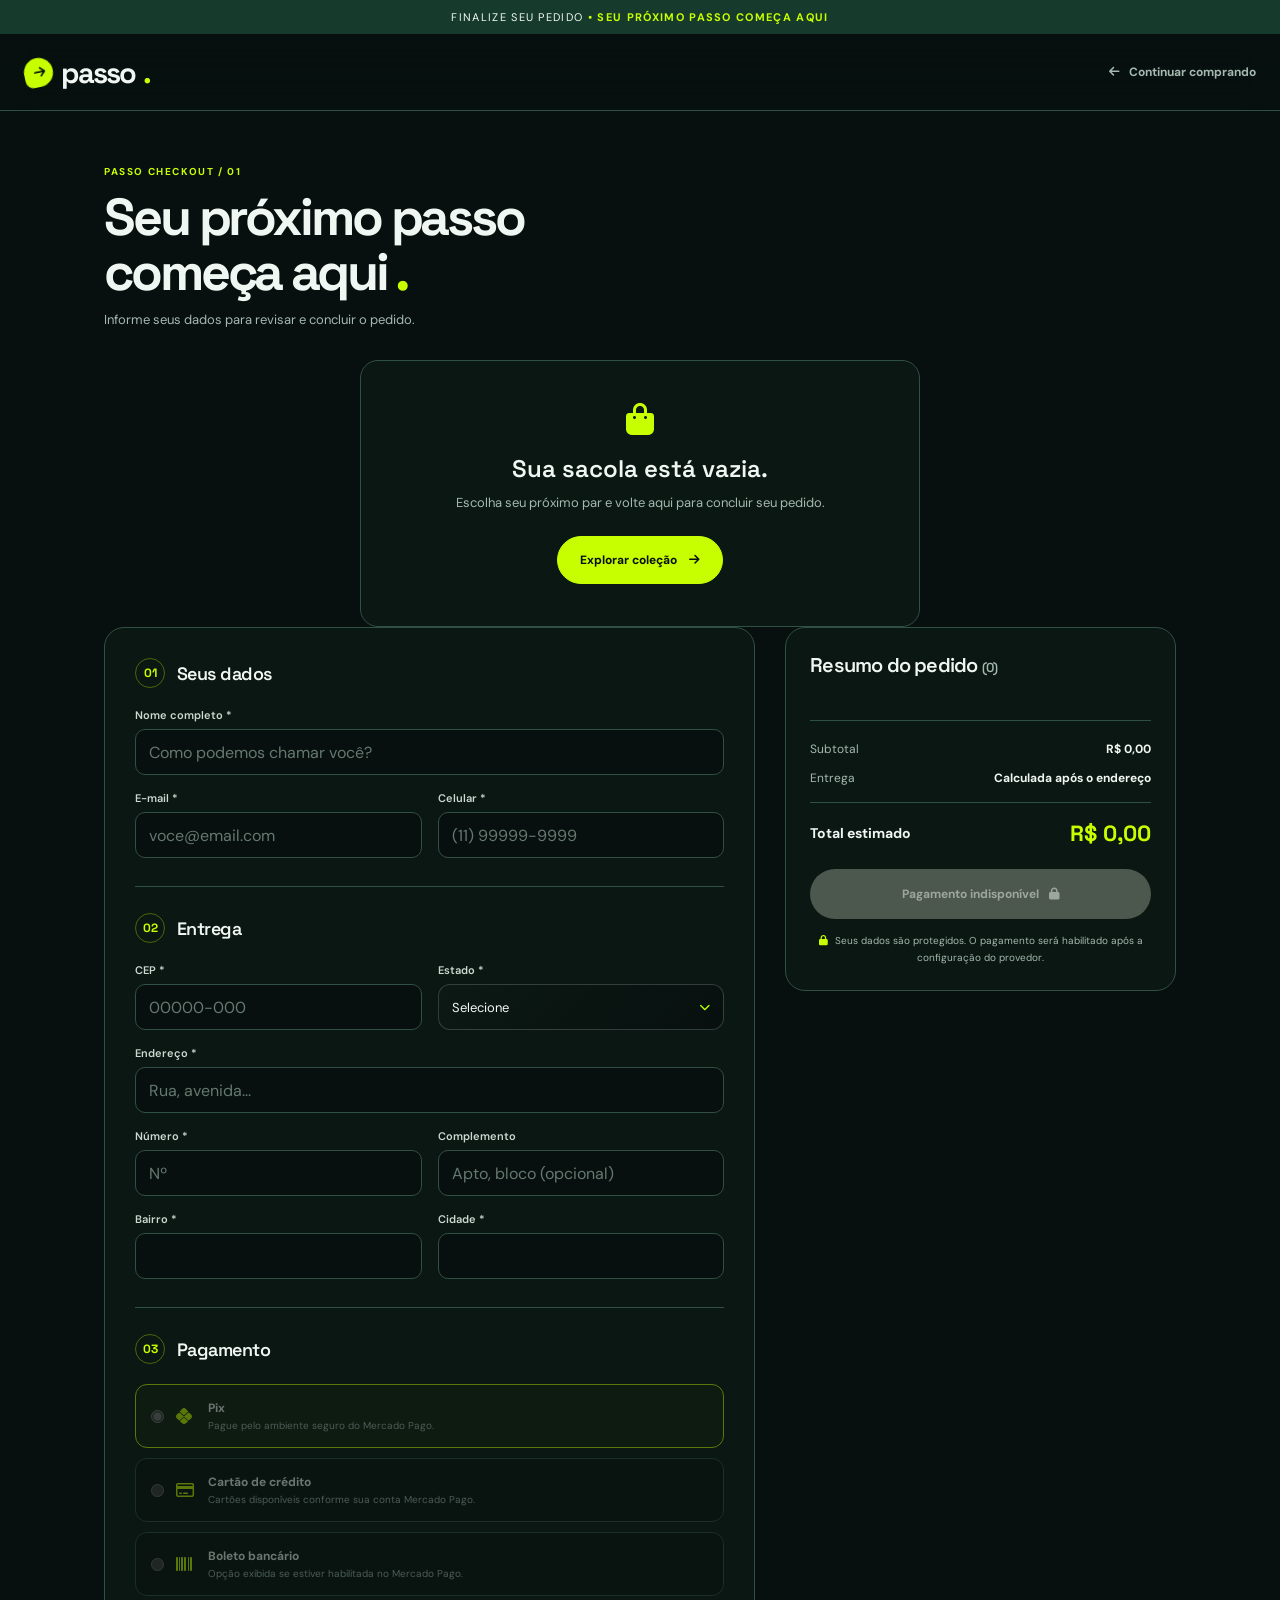
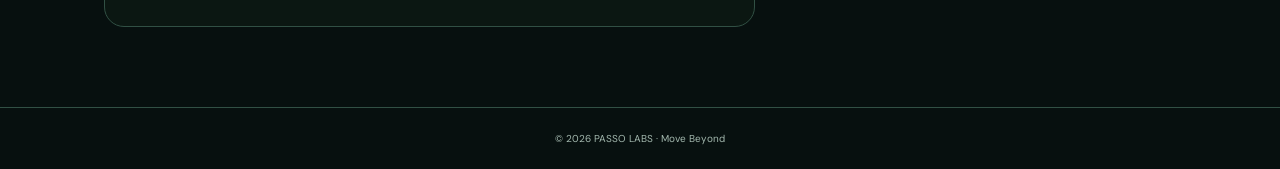
==== commit 63f8fa79: "Passo Labs" ====
--- a/checkout.html
+++ b/checkout.html
@@ -262,7 +262,15 @@
         Pagamento
        </h2>
 </div>
-<div class="payment-options">
+<div class="payment-unavailable" id="paymentUnavailable" role="status" aria-live="polite" hidden>
+  <span class="payment-unavailable-icon"><i class="fa-solid fa-hourglass-half"></i></span>
+  <div>
+    <strong>Pagamento temporariamente indisponível</strong>
+    <p>Estamos preparando o ambiente de pagamento da Passo. Ainda não é possível concluir compras online porque a integração com o Mercado Pago precisa ser configurada.</p>
+    <small>Seu pedido não será cobrado. Assim que a API estiver cadastrada e validada, esta etapa será liberada.</small>
+  </div>
+</div>
+<div class="payment-options" id="paymentOptions">
 <label class="payment-option">
 <input checked="" name="payment" type="radio" value="pix"/>
 <i class="fa-brands fa-pix">
@@ -341,15 +349,13 @@
        </strong>
 </div>
 </div>
-<button class="checkout-submit" form="checkoutForm" type="submit">
-      Finalizar compra
-      <i class="fa-arrow-right fa-solid">
-</i>
+<button class="checkout-submit" form="checkoutForm" id="checkoutSubmit" type="submit" disabled>
+      Verificando pagamento...
+      <i class="fa-solid fa-spinner fa-spin"></i>
 </button>
 <p class="checkout-secure">
-<i class="fa-lock fa-solid">
-</i>
-      Pagamento processado no ambiente seguro do Mercado Pago.
+<i class="fa-lock fa-solid"></i>
+      Seus dados são protegidos. O pagamento será habilitado após a configuração do provedor.
      </p>
 </aside>
 </div>
--- a/assets/css/style.css
+++ b/assets/css/style.css
@@ -3987,3 +3987,55 @@
     flex: 1 1 100%;
   }
 }
+
+
+/* STATUS DO PROVEDOR DE PAGAMENTO — CHECKOUT */
+.payment-unavailable {
+  align-items: flex-start;
+  background: linear-gradient(135deg, #baff0012, #baff0006);
+  border: 1px solid #baff0045;
+  border-radius: 16px;
+  display: flex;
+  gap: 14px;
+  margin-bottom: 18px;
+  padding: 18px;
+}
+.payment-unavailable[hidden] { display: none; }
+.payment-unavailable-icon {
+  align-items: center;
+  background: #baff0018;
+  border: 1px solid #baff0038;
+  border-radius: 12px;
+  color: var(--lime);
+  display: flex;
+  flex: 0 0 42px;
+  height: 42px;
+  justify-content: center;
+}
+.payment-unavailable strong {
+  color: #f4f7f2;
+  display: block;
+  font: 600 14px var(--display);
+  margin: 1px 0 7px;
+}
+.payment-unavailable p {
+  color: #c3d0c7;
+  font-size: 12px;
+  line-height: 1.65;
+  margin: 0 0 7px;
+}
+.payment-unavailable small {
+  color: #93a59a;
+  display: block;
+  font-size: 10px;
+  line-height: 1.6;
+}
+.checkout-submit:disabled,
+.checkout-submit:disabled:hover {
+  background: #657064;
+  color: #d4ddd4;
+  cursor: not-allowed;
+  opacity: .72;
+  transform: none;
+}
+.payment-options.is-disabled { opacity: .42; pointer-events: none; }
